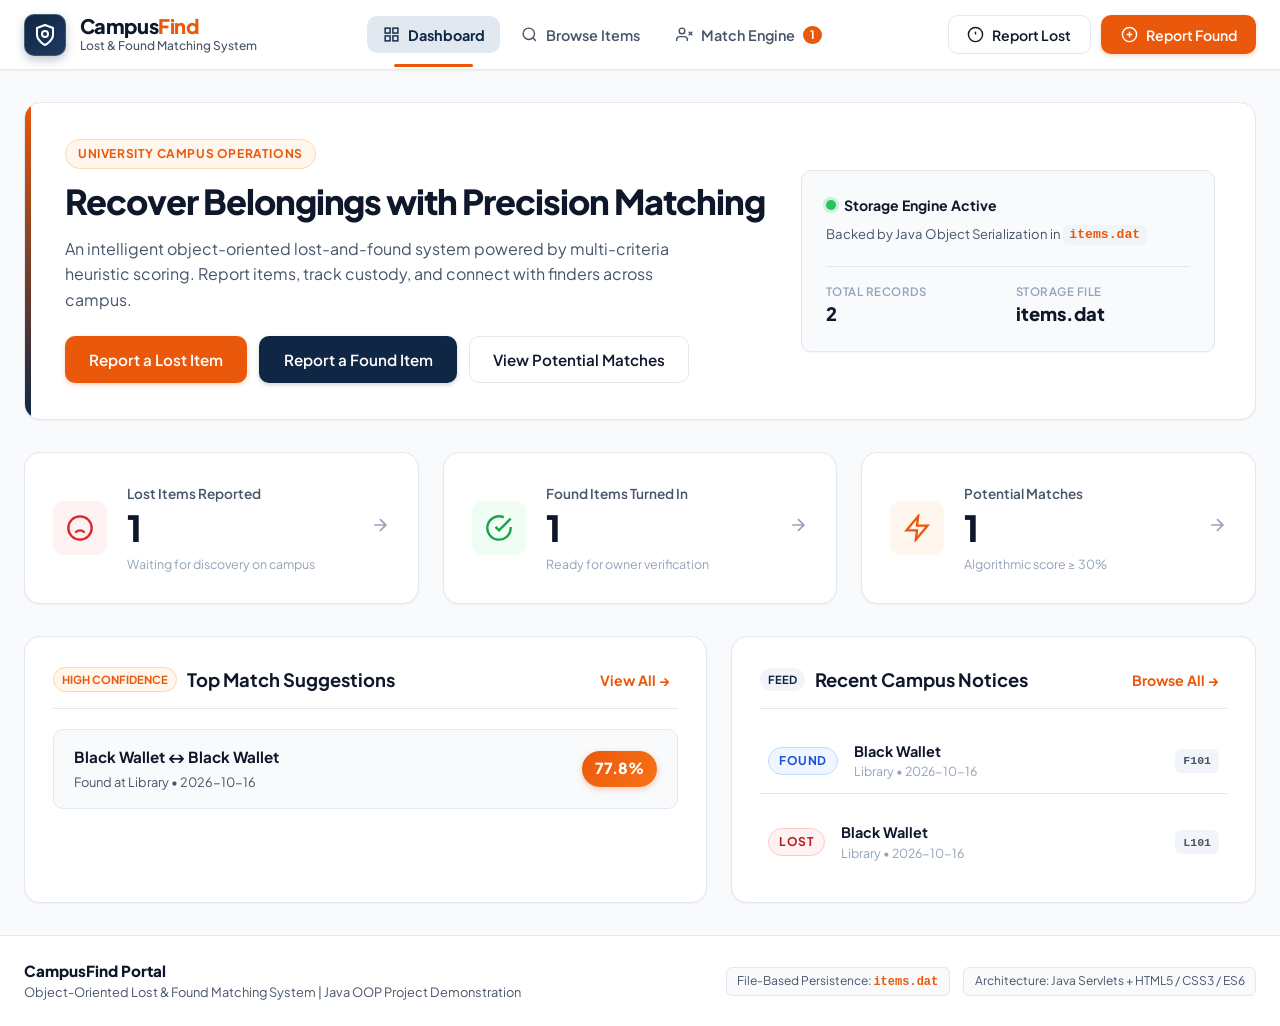
==== webapp/index.html @ c6908c11 "web interface" ====
<!DOCTYPE html>
<html lang="en">
<head>
    <meta charset="UTF-8">
    <meta name="viewport" content="width=device-width, initial-scale=1.0">
    <title>Campus Lost &amp; Found Matching Portal</title>
    <link rel="stylesheet" href="css/styles.css">
    <link rel="preconnect" href="https://fonts.googleapis.com">
    <link rel="preconnect" href="https://fonts.gstatic.com" crossorigin>
    <link href="https://fonts.googleapis.com/css2?family=Plus+Jakarta+Sans:wght@400;500;600;700;800&display=swap" rel="stylesheet">
</head>
<body>
    <!-- Top Navigation Bar -->
    <header class="app-header">
        <div class="nav-container">
            <div class="brand-group" onclick="navigateTo('dashboard')">
                <div class="brand-logo">
                    <svg viewBox="0 0 24 24" fill="none" stroke="currentColor" stroke-width="2" stroke-linecap="round" stroke-linejoin="round">
                        <path d="M12 22s8-4 8-10V5l-8-3-8 3v7c0 6 8 10 8 10z"/>
                        <circle cx="12" cy="11" r="3"/>
                    </svg>
                </div>
                <div class="brand-text">
                    <span class="brand-title">Campus<span class="accent-text">Find</span></span>
                    <span class="brand-subtitle">Lost &amp; Found Matching System</span>
                </div>
            </div>

            <nav class="nav-links">
                <button class="nav-link active" data-view="dashboard" onclick="navigateTo('dashboard')">
                    <svg viewBox="0 0 24 24" fill="none" stroke="currentColor" stroke-width="2"><rect x="3" y="3" width="7" height="7"/><rect x="14" y="3" width="7" height="7"/><rect x="14" y="14" width="7" height="7"/><rect x="3" y="14" width="7" height="7"/></svg>
                    <span>Dashboard</span>
                </button>
                <button class="nav-link" data-view="browse" onclick="navigateTo('browse')">
                    <svg viewBox="0 0 24 24" fill="none" stroke="currentColor" stroke-width="2"><circle cx="11" cy="11" r="8"/><line x1="21" y1="21" x2="16.65" y2="16.65"/></svg>
                    <span>Browse Items</span>
                </button>
                <button class="nav-link" data-view="matches" onclick="navigateTo('matches')">
                    <svg viewBox="0 0 24 24" fill="none" stroke="currentColor" stroke-width="2"><path d="M16 21v-2a4 4 0 0 0-4-4H5a4 4 0 0 0-4 4v2"/><circle cx="8.5" cy="7" r="4"/><line x1="18" y1="8" x2="23" y2="13"/><line x1="23" y1="8" x2="18" y2="13"/></svg>
                    <span>Match Engine</span>
                    <span class="nav-badge" id="nav-match-count">0</span>
                </button>
            </nav>

            <div class="nav-actions">
                <button class="btn btn-outline" onclick="navigateTo('report-lost')">
                    <svg viewBox="0 0 24 24" fill="none" stroke="currentColor" stroke-width="2"><circle cx="12" cy="12" r="10"/><line x1="12" y1="8" x2="12" y2="12"/><line x1="12" y1="16" x2="12.01" y2="16"/></svg>
                    <span>Report Lost</span>
                </button>
                <button class="btn btn-orange" onclick="navigateTo('report-found')">
                    <svg viewBox="0 0 24 24" fill="none" stroke="currentColor" stroke-width="2"><circle cx="12" cy="12" r="10"/><line x1="12" y1="8" x2="12" y2="16"/><line x1="8" y1="12" x2="16" y2="12"/></svg>
                    <span>Report Found</span>
                </button>
            </div>
        </div>
    </header>

    <!-- Main Content Area -->
    <main class="main-container">

        <!-- ============================================================== -->
        <!-- VIEW 1: DASHBOARD                                              -->
        <!-- ============================================================== -->
        <section id="dashboard-view" class="view-section active">
            <!-- Hero Welcome -->
            <div class="dashboard-hero">
                <div class="hero-content">
                    <div class="hero-badge">University Campus Operations</div>
                    <h1 class="hero-title">Recover Belongings with Precision Matching</h1>
                    <p class="hero-description">
                        An intelligent object-oriented lost-and-found system powered by multi-criteria heuristic scoring. Report items, track custody, and connect with finders across campus.
                    </p>
                    <div class="hero-cta-group">
                        <button class="btn btn-orange btn-lg" onclick="navigateTo('report-lost')">Report a Lost Item</button>
                        <button class="btn btn-navy btn-lg" onclick="navigateTo('report-found')">Report a Found Item</button>
                        <button class="btn btn-outline btn-lg" onclick="navigateTo('matches')">View Potential Matches</button>
                    </div>
                </div>
                <div class="hero-status-card">
                    <div class="status-indicator-header">
                        <span class="pulse-dot"></span>
                        <span class="status-label">Storage Engine Active</span>
                    </div>
                    <p class="storage-desc">Backed by Java Object Serialization in <code>items.dat</code></p>
                    <div class="status-meta">
                        <div class="meta-item">
                            <span class="meta-label">Total Records</span>
                            <span class="meta-value" id="status-total-count">0</span>
                        </div>
                        <div class="meta-item">
                            <span class="meta-label">Storage File</span>
                            <span class="meta-value">items.dat</span>
                        </div>
                    </div>
                </div>
            </div>

            <!-- Metric Stat Cards -->
            <div class="stats-grid">
                <!-- Lost Items Stat -->
                <div class="stat-card stat-lost" onclick="filterBrowseByType('LOST')">
                    <div class="stat-icon-wrapper">
                        <svg viewBox="0 0 24 24" fill="none" stroke="currentColor" stroke-width="2"><circle cx="12" cy="12" r="10"/><path d="M16 16s-1.5-2-4-2-4 2-4 2"/><line x1="9" y1="9" x2="9.01" y2="9"/><line x1="15" y1="9" x2="15.01" y2="9"/></svg>
                    </div>
                    <div class="stat-info">
                        <span class="stat-label">Lost Items Reported</span>
                        <div class="stat-number" id="stat-lost-count">0</div>
                        <span class="stat-subtext">Waiting for discovery on campus</span>
                    </div>
                    <div class="stat-arrow">
                        <svg viewBox="0 0 24 24" fill="none" stroke="currentColor" stroke-width="2"><path d="M5 12h14M12 5l7 7-7 7"/></svg>
                    </div>
                </div>

                <!-- Found Items Stat -->
                <div class="stat-card stat-found" onclick="filterBrowseByType('FOUND')">
                    <div class="stat-icon-wrapper">
                        <svg viewBox="0 0 24 24" fill="none" stroke="currentColor" stroke-width="2"><path d="M22 11.08V12a10 10 0 1 1-5.93-9.14"/><polyline points="22 4 12 14.01 9 11.01"/></svg>
                    </div>
                    <div class="stat-info">
                        <span class="stat-label">Found Items Turned In</span>
                        <div class="stat-number" id="stat-found-count">0</div>
                        <span class="stat-subtext">Ready for owner verification</span>
                    </div>
                    <div class="stat-arrow">
                        <svg viewBox="0 0 24 24" fill="none" stroke="currentColor" stroke-width="2"><path d="M5 12h14M12 5l7 7-7 7"/></svg>
                    </div>
                </div>

                <!-- Potential Matches Stat -->
                <div class="stat-card stat-match" onclick="navigateTo('matches')">
                    <div class="stat-icon-wrapper">
                        <svg viewBox="0 0 24 24" fill="none" stroke="currentColor" stroke-width="2"><path d="M13 2L3 14h9l-1 8 10-12h-9l1-8z"/></svg>
                    </div>
                    <div class="stat-info">
                        <span class="stat-label">Potential Matches</span>
                        <div class="stat-number" id="stat-matches-count">0</div>
                        <span class="stat-subtext">Algorithmic score &ge; 30%</span>
                    </div>
                    <div class="stat-arrow">
                        <svg viewBox="0 0 24 24" fill="none" stroke="currentColor" stroke-width="2"><path d="M5 12h14M12 5l7 7-7 7"/></svg>
                    </div>
                </div>
            </div>

            <!-- Match Spotlight & Recent Records -->
            <div class="dashboard-sections-grid">
                <!-- High-Confidence Match Highlights -->
                <div class="panel">
                    <div class="panel-header">
                        <div class="panel-title-group">
                            <span class="panel-badge-orange">High Confidence</span>
                            <h2 class="panel-title">Top Match Suggestions</h2>
                        </div>
                        <button class="btn-link" onclick="navigateTo('matches')">View All &rarr;</button>
                    </div>
                    <div id="top-matches-container" class="top-matches-list">
                        <!-- Rendered dynamically -->
                    </div>
                </div>

                <!-- Recent Submissions -->
                <div class="panel">
                    <div class="panel-header">
                        <div class="panel-title-group">
                            <span class="panel-badge-navy">Feed</span>
                            <h2 class="panel-title">Recent Campus Notices</h2>
                        </div>
                        <button class="btn-link" onclick="navigateTo('browse')">Browse All &rarr;</button>
                    </div>
                    <div id="recent-items-container" class="recent-items-list">
                        <!-- Rendered dynamically -->
                    </div>
                </div>
            </div>
        </section>

        <!-- ============================================================== -->
        <!-- VIEW 2: BROWSE & SEARCH ITEMS                                  -->
        <!-- ============================================================== -->
        <section id="browse-view" class="view-section">
            <div class="section-header">
                <div>
                    <h1 class="section-title">Campus Item Directory</h1>
                    <p class="section-subtitle">Search and filter reported items by keywords, category, or campus location.</p>
                </div>
                <div class="section-header-actions">
                    <button class="btn btn-outline" onclick="resetSearchFilters()">Reset Filters</button>
                </div>
            </div>

            <!-- Search & Filter Bar -->
            <div class="filter-toolbar">
                <div class="search-box">
                    <svg viewBox="0 0 24 24" fill="none" stroke="currentColor" stroke-width="2"><circle cx="11" cy="11" r="8"/><line x1="21" y1="21" x2="16.65" y2="16.65"/></svg>
                    <input type="text" id="search-input" placeholder="Search by item name (e.g., Wallet, MacBook, Keys)..." oninput="handleSearchChange()">
                    <button id="search-clear-btn" class="clear-input-btn" onclick="clearSearchInput()" style="display:none;">&times;</button>
                </div>

                <div class="filter-dropdowns">
                    <div class="select-group">
                        <label for="category-filter">Category</label>
                        <select id="category-filter" onchange="handleSearchChange()">
                            <option value="">All Categories</option>
                            <option value="Accessories">Accessories</option>
                            <option value="Electronics">Electronics</option>
                            <option value="Wallets & Bags">Wallets &amp; Bags</option>
                            <option value="Documents & IDs">Documents &amp; IDs</option>
                            <option value="Keys">Keys</option>
                            <option value="Books & Stationery">Books &amp; Stationery</option>
                            <option value="Clothing">Clothing</option>
                            <option value="Sports Equipment">Sports Equipment</option>
                            <option value="Other">Other</option>
                        </select>
                    </div>

                    <div class="select-group">
                        <label for="location-filter">Campus Location</label>
                        <select id="location-filter" onchange="handleSearchChange()">
                            <option value="">All Locations</option>
                            <option value="Library">Central Library</option>
                            <option value="Cafeteria">Cafeteria / Food Court</option>
                            <option value="Science Block">Science Block / Labs</option>
                            <option value="Sports Complex">Sports Complex / Gym</option>
                            <option value="Student Union">Student Union / Lounge</option>
                            <option value="Lecture Hall">Lecture Halls</option>
                            <option value="Auditorium">Auditorium</option>
                            <option value="Main Quad">Campus Quad / Grounds</option>
                        </select>
                    </div>

                    <div class="type-filter-group">
                        <label>Item Type</label>
                        <div class="pill-tabs">
                            <button class="pill-tab active" data-type="" onclick="setTypeFilter('')">All</button>
                            <button class="pill-tab" data-type="LOST" onclick="setTypeFilter('LOST')">Lost</button>
                            <button class="pill-tab" data-type="FOUND" onclick="setTypeFilter('FOUND')">Found</button>
                        </div>
                    </div>
                </div>
            </div>

            <!-- Results Meta & Grid -->
            <div class="results-meta-bar">
                <span id="results-count-text">Showing 0 items</span>
                <span class="results-filter-badges" id="active-filters-badges"></span>
            </div>

            <div id="items-grid" class="items-grid">
                <!-- Item Cards dynamically inserted here -->
            </div>
            <div id="no-items-placeholder" class="empty-state" style="display: none;">
                <svg viewBox="0 0 24 24" fill="none" stroke="currentColor" stroke-width="2"><circle cx="11" cy="11" r="8"/><line x1="21" y1="21" x2="16.65" y2="16.65"/><line x1="8" y1="11" x2="14" y2="11"/></svg>
                <h3>No items matched your query</h3>
                <p>Try clearing filters or search with another keyword.</p>
                <button class="btn btn-navy" onclick="resetSearchFilters()">Reset All Filters</button>
            </div>
        </section>

        <!-- ============================================================== -->
        <!-- VIEW 3: REPORT LOST ITEM FORM                                  -->
        <!-- ============================================================== -->
        <section id="report-lost-view" class="view-section">
            <div class="form-container">
                <div class="form-header">
                    <div class="form-badge badge-lost">Lost Item Notice</div>
                    <h1 class="form-title">Report a Lost Item</h1>
                    <p class="form-subtitle">Provide detailed information to help our algorithmic matcher pair this with found items.</p>
                </div>

                <form id="lost-form" onsubmit="handleReportLost(event)" class="campus-form">
                    <div class="form-grid">
                        <div class="form-field full-width">
                            <label for="lost-name">Item Name <span class="required">*</span></label>
                            <input type="text" id="lost-name" required placeholder="e.g., Black Leather Wallet, Space Grey MacBook, Blue HydroFlask">
                            <span class="field-hint">Use a descriptive title for accurate keyword matching.</span>
                        </div>

                        <div class="form-field">
                            <label for="lost-category">Category <span class="required">*</span></label>
                            <select id="lost-category" required>
                                <option value="" disabled selected>Select category...</option>
                                <option value="Accessories">Accessories</option>
                                <option value="Electronics">Electronics</option>
                                <option value="Wallets & Bags">Wallets &amp; Bags</option>
                                <option value="Documents & IDs">Documents &amp; IDs</option>
                                <option value="Keys">Keys</option>
                                <option value="Books & Stationery">Books &amp; Stationery</option>
                                <option value="Clothing">Clothing</option>
                                <option value="Sports Equipment">Sports Equipment</option>
                                <option value="Other">Other</option>
                            </select>
                        </div>

                        <div class="form-field">
                            <label for="lost-location">Location Last Seen <span class="required">*</span></label>
                            <input type="text" id="lost-location" required placeholder="e.g., Library, Reading Desk 4, Cafeteria">
                        </div>

                        <div class="form-field">
                            <label for="lost-date">Date Lost <span class="required">*</span></label>
                            <input type="date" id="lost-date" required>
                        </div>

                        <div class="form-field">
                            <label for="lost-reporter">Your Full Name <span class="required">*</span></label>
                            <input type="text" id="lost-reporter" required placeholder="e.g., Jane Doe / Student A">
                        </div>

                        <div class="form-field full-width">
                            <label for="lost-contact">Your Contact Email or Phone <span class="required">*</span></label>
                            <input type="text" id="lost-contact" required placeholder="e.g., janedoe@campus.edu or +1 555-0199">
                            <span class="field-hint">This will be shared only when a high-confidence match is verified.</span>
                        </div>

                        <div class="form-field full-width">
                            <label for="lost-description">Item Description &amp; Distinctive Features <span class="required">*</span></label>
                            <textarea id="lost-description" rows="4" required placeholder="Include brand, color, stickers, scratches, cards inside, or any unique distinguishing characteristics for Jaccard similarity scoring..."></textarea>
                        </div>
                    </div>

                    <div class="form-actions">
                        <button type="button" class="btn btn-outline" onclick="resetForm('lost-form')">Clear Form</button>
                        <button type="submit" class="btn btn-orange btn-lg">
                            <svg viewBox="0 0 24 24" fill="none" stroke="currentColor" stroke-width="2"><polyline points="20 6 9 17 4 12"/></svg>
                            <span>Submit Lost Item Report</span>
                        </button>
                    </div>
                </form>
            </div>
        </section>

        <!-- ============================================================== -->
        <!-- VIEW 4: REPORT FOUND ITEM FORM                                 -->
        <!-- ============================================================== -->
        <section id="report-found-view" class="view-section">
            <div class="form-container">
                <div class="form-header">
                    <div class="form-badge badge-found">Found Item Custody</div>
                    <h1 class="form-title">Report a Found Item</h1>
                    <p class="form-subtitle">Thank you for helping our campus community! Log the item so the rightful owner can be notified.</p>
                </div>

                <form id="found-form" onsubmit="handleReportFound(event)" class="campus-form">
                    <div class="form-grid">
                        <div class="form-field full-width">
                            <label for="found-name">Item Name <span class="required">*</span></label>
                            <input type="text" id="found-name" required placeholder="e.g., Black Leather Wallet, AirPods Charging Case, Spiral Notebook">
                            <span class="field-hint">Describe what the item is as accurately as possible.</span>
                        </div>

                        <div class="form-field">
                            <label for="found-category">Category <span class="required">*</span></label>
                            <select id="found-category" required>
                                <option value="" disabled selected>Select category...</option>
                                <option value="Accessories">Accessories</option>
                                <option value="Electronics">Electronics</option>
                                <option value="Wallets & Bags">Wallets &amp; Bags</option>
                                <option value="Documents & IDs">Documents &amp; IDs</option>
                                <option value="Keys">Keys</option>
                                <option value="Books & Stationery">Books &amp; Stationery</option>
                                <option value="Clothing">Clothing</option>
                                <option value="Sports Equipment">Sports Equipment</option>
                                <option value="Other">Other</option>
                            </select>
                        </div>

                        <div class="form-field">
                            <label for="found-location">Location Where Found <span class="required">*</span></label>
                            <input type="text" id="found-location" required placeholder="e.g., Library 2nd Floor, Science Quad bench, Cafeteria">
                        </div>

                        <div class="form-field">
                            <label for="found-date">Date Found <span class="required">*</span></label>
                            <input type="date" id="found-date" required>
                        </div>

                        <div class="form-field">
                            <label for="found-reporter">Found By (Your Name) <span class="required">*</span></label>
                            <input type="text" id="found-reporter" required placeholder="e.g., Student B / Campus Security">
                        </div>

                        <div class="form-field full-width">
                            <label for="found-contact">Founder Contact Details / Pickup Location <span class="required">*</span></label>
                            <input type="text" id="found-contact" required placeholder="e.g., studentB@example.com or Campus Security Office Desk 3">
                            <span class="field-hint">This contact info is directly provided to matched lost-item owners.</span>
                        </div>

                        <div class="form-field full-width">
                            <label for="found-description">Item Description &amp; Condition Details <span class="required">*</span></label>
                            <textarea id="found-description" rows="4" required placeholder="Describe appearance, color, brand, condition, and where the item is currently kept for safe pickup..."></textarea>
                        </div>
                    </div>

                    <div class="form-actions">
                        <button type="button" class="btn btn-outline" onclick="resetForm('found-form')">Clear Form</button>
                        <button type="submit" class="btn btn-navy btn-lg">
                            <svg viewBox="0 0 24 24" fill="none" stroke="currentColor" stroke-width="2"><polyline points="20 6 9 17 4 12"/></svg>
                            <span>Submit Found Item Report</span>
                        </button>
                    </div>
                </form>
            </div>
        </section>

        <!-- ============================================================== -->
        <!-- VIEW 5: MATCH ENGINE                                           -->
        <!-- ============================================================== -->
        <section id="matches-view" class="view-section">
            <div class="section-header">
                <div>
                    <div class="engine-badge">
                        <svg viewBox="0 0 24 24" fill="none" stroke="currentColor" stroke-width="2"><polygon points="13 2 3 14 12 14 11 22 21 10 12 10 13 2"/></svg>
                        <span>Algorithmic Matching Engine</span>
                    </div>
                    <h1 class="section-title">Potential Lost &amp; Found Matches</h1>
                    <p class="section-subtitle">
                        Automated pairing calculated via Name Similarity (20%), Category Match (20%), Location Match (20%), Jaccard Word Similarity (25%), and Date Proximity (15%). Minimum threshold: 30%.
                    </p>
                </div>
                <div class="section-header-actions">
                    <button class="btn btn-outline" onclick="loadMatches()">
                        <svg viewBox="0 0 24 24" fill="none" stroke="currentColor" stroke-width="2"><polyline points="23 4 23 10 17 10"/><polyline points="1 20 1 14 7 14"/><path d="M3.51 9a9 9 0 0 1 14.85-3.36L23 10M1 14l4.64 4.36A9 9 0 0 0 20.49 15"/></svg>
                        <span>Re-run Match Engine</span>
                    </button>
                </div>
            </div>

            <!-- Match Filter Selector -->
            <div class="match-filter-panel">
                <div class="match-filter-field">
                    <label for="match-lost-selector">Focus on Specific Lost Item:</label>
                    <select id="match-lost-selector" onchange="filterMatchesByLostItem()">
                        <option value="ALL">All Lost Items with Matches</option>
                        <!-- Populated dynamically -->
                    </select>
                </div>
                <div class="match-summary-stats">
                    <span id="match-summary-label">Showing 0 matching pairs</span>
                </div>
            </div>

            <!-- Matches List Container -->
            <div id="matches-container" class="matches-list">
                <!-- Match cards dynamically rendered here -->
            </div>

            <div id="no-matches-placeholder" class="empty-state" style="display: none;">
                <svg viewBox="0 0 24 24" fill="none" stroke="currentColor" stroke-width="2"><path d="M16 21v-2a4 4 0 0 0-4-4H5a4 4 0 0 0-4 4v2"/><circle cx="8.5" cy="7" r="4"/><line x1="18" y1="8" x2="23" y2="13"/><line x1="23" y1="8" x2="18" y2="13"/></svg>
                <h3>No Matches Currently Found</h3>
                <p>No pairs currently score &ge; 30% similarity. As new lost or found items are logged, the matcher will automatically evaluate compatibility.</p>
                <div class="empty-state-actions">
                    <button class="btn btn-orange" onclick="navigateTo('report-lost')">Report Lost Item</button>
                    <button class="btn btn-navy" onclick="navigateTo('report-found')">Report Found Item</button>
                </div>
            </div>
        </section>
    </main>

    <!-- Modal for Detailed Item Inspection -->
    <div id="item-modal" class="modal-overlay" onclick="closeItemModal(event)">
        <div class="modal-dialog" onclick="event.stopPropagation()">
            <div class="modal-header">
                <div id="modal-type-badge" class="badge"></div>
                <button class="modal-close-btn" onclick="closeItemModal()">&times;</button>
            </div>
            <div class="modal-body">
                <h2 id="modal-item-name" class="modal-title"></h2>
                <div class="modal-meta-grid">
                    <div class="modal-meta-item">
                        <span class="modal-meta-label">ID</span>
                        <span id="modal-item-id" class="modal-meta-value"></span>
                    </div>
                    <div class="modal-meta-item">
                        <span class="modal-meta-label">Category</span>
                        <span id="modal-item-category" class="modal-meta-value"></span>
                    </div>
                    <div class="modal-meta-item">
                        <span class="modal-meta-label">Campus Location</span>
                        <span id="modal-item-location" class="modal-meta-value"></span>
                    </div>
                    <div class="modal-meta-item">
                        <span class="modal-meta-label">Date Recorded</span>
                        <span id="modal-item-date" class="modal-meta-value"></span>
                    </div>
                </div>

                <div class="modal-section">
                    <h3 class="modal-section-title">Item Description</h3>
                    <p id="modal-item-description" class="modal-description-text"></p>
                </div>

                <div class="modal-section contact-highlight">
                    <h3 class="modal-section-title">Reporter &amp; Contact Details</h3>
                    <div class="modal-contact-row">
                        <div>
                            <span class="contact-sublabel">Reported by:</span>
                            <span id="modal-item-reporter" class="contact-name"></span>
                        </div>
                        <div>
                            <span class="contact-sublabel">Contact:</span>
                            <span id="modal-item-contact" class="contact-detail"></span>
                        </div>
                    </div>
                </div>
            </div>
            <div class="modal-footer">
                <button class="btn btn-navy" onclick="closeItemModal()">Close</button>
            </div>
        </div>
    </div>

    <!-- Toast Notification Container -->
    <div id="toast-container" class="toast-container"></div>

    <!-- Footer -->
    <footer class="app-footer">
        <div class="footer-container">
            <div class="footer-left">
                <div class="footer-brand">CampusFind Portal</div>
                <div class="footer-desc">Object-Oriented Lost &amp; Found Matching System | Java OOP Project Demonstration</div>
            </div>
            <div class="footer-right">
                <span class="footer-tag">File-Based Persistence: <code>items.dat</code></span>
                <span class="footer-tag">Architecture: Java Servlets + HTML5 / CSS3 / ES6</span>
            </div>
        </div>
    </footer>

    <!-- Frontend Script -->
    <script src="js/app.js"></script>
</body>
</html>
---- webapp/css/styles.css ----
/* ==========================================================================
   Campus Lost & Found Matching System - Clean Modern Collegiate Design
   Palette: Crisp White (#ffffff), Deep Navy (#0f172a), Collegiate Navy (#0f2744),
            Restrained Orange Accents (#ea580c / #f97316)
   ========================================================================== */

:root {
    /* Colors */
    --bg-white: #ffffff;
    --bg-surface: #f8fafc;
    --bg-subtle: #f1f5f9;
    --bg-card: #ffffff;
    
    --navy-dark: #0f172a;       /* Dark navy text & prominent elements */
    --navy-text: #1e293b;
    --navy-secondary: #475569;  /* Muted navy body text */
    --navy-muted: #94a3b8;
    --navy-primary: #0f2744;    /* Collegiate navy */
    --navy-hover: #173860;
    --navy-subtle: #e2e8f0;

    --orange-primary: #ea580c;  /* Campus orange accent */
    --orange-hover: #c2410c;
    --orange-light: #fff7ed;
    --orange-border: #fed7aa;
    --orange-subtle: #ffedd5;

    --green-success: #15803d;
    --green-light: #f0fdf4;
    --green-border: #bbf7d0;

    --border-light: #e2e8f0;
    --border-focus: #ea580c;

    /* Shadows */
    --shadow-sm: 0 1px 2px 0 rgba(15, 23, 42, 0.05);
    --shadow-md: 0 4px 6px -1px rgba(15, 23, 42, 0.07), 0 2px 4px -2px rgba(15, 23, 42, 0.04);
    --shadow-lg: 0 10px 15px -3px rgba(15, 23, 42, 0.08), 0 4px 6px -4px rgba(15, 23, 42, 0.04);
    --shadow-hover: 0 14px 20px -3px rgba(15, 23, 42, 0.12), 0 6px 8px -4px rgba(15, 23, 42, 0.06);

    /* Radii */
    --radius-sm: 6px;
    --radius-md: 10px;
    --radius-lg: 16px;
    --radius-full: 9999px;

    /* Transitions */
    --transition-fast: 150ms ease;
    --transition-normal: 250ms ease;
}

/* Base Reset & Typography */
* {
    margin: 0;
    padding: 0;
    box-sizing: border-box;
}

body {
    font-family: 'Plus Jakarta Sans', -apple-system, BlinkMacSystemFont, "Segoe UI", Roboto, Helvetica, Arial, sans-serif;
    background-color: var(--bg-surface);
    color: var(--navy-dark);
    line-height: 1.5;
    -webkit-font-smoothing: antialiased;
    min-height: 100vh;
    display: flex;
    flex-direction: column;
}

/* ==========================================================================
   Navigation Bar
   ========================================================================== */
.app-header {
    background-color: var(--bg-white);
    border-bottom: 1px solid var(--border-light);
    position: sticky;
    top: 0;
    z-index: 100;
    box-shadow: var(--shadow-sm);
}

.nav-container {
    max-width: 1280px;
    margin: 0 auto;
    padding: 0.85rem 1.5rem;
    display: flex;
    align-items: center;
    justify-content: space-between;
    gap: 1.5rem;
}

.brand-group {
    display: flex;
    align-items: center;
    gap: 0.85rem;
    cursor: pointer;
    text-decoration: none;
    user-select: none;
}

.brand-logo {
    width: 42px;
    height: 42px;
    background: linear-gradient(135deg, var(--navy-primary) 0%, #1e3a5f 100%);
    color: var(--bg-white);
    border-radius: var(--radius-md);
    display: flex;
    align-items: center;
    justify-content: center;
    box-shadow: 0 4px 10px rgba(15, 39, 68, 0.25);
    border: 1px solid rgba(255, 255, 255, 0.2);
}

.brand-logo svg {
    width: 24px;
    height: 24px;
}

.brand-text {
    display: flex;
    flex-direction: column;
}

.brand-title {
    font-size: 1.25rem;
    font-weight: 800;
    letter-spacing: -0.02em;
    color: var(--navy-dark);
    line-height: 1.1;
}

.accent-text {
    color: var(--orange-primary);
}

.brand-subtitle {
    font-size: 0.75rem;
    color: var(--navy-secondary);
    font-weight: 500;
}

.nav-links {
    display: flex;
    align-items: center;
    gap: 0.35rem;
}

.nav-link {
    display: flex;
    align-items: center;
    gap: 0.5rem;
    padding: 0.6rem 0.95rem;
    border-radius: var(--radius-md);
    background: transparent;
    border: none;
    font-family: inherit;
    font-size: 0.9rem;
    font-weight: 600;
    color: var(--navy-secondary);
    cursor: pointer;
    transition: all var(--transition-fast);
    position: relative;
}

.nav-link svg {
    width: 17px;
    height: 17px;
}

.nav-link:hover {
    color: var(--navy-dark);
    background-color: var(--bg-subtle);
}

.nav-link.active {
    color: var(--navy-primary);
    background-color: var(--navy-subtle);
    font-weight: 700;
}

.nav-link.active::after {
    content: '';
    position: absolute;
    bottom: -14px;
    left: 20%;
    right: 20%;
    height: 3px;
    background-color: var(--orange-primary);
    border-radius: var(--radius-full);
}

.nav-badge {
    background-color: var(--orange-primary);
    color: white;
    font-size: 0.72rem;
    font-weight: 700;
    padding: 0.1rem 0.45rem;
    border-radius: var(--radius-full);
    min-width: 18px;
    text-align: center;
}

.nav-actions {
    display: flex;
    align-items: center;
    gap: 0.65rem;
}

/* ==========================================================================
   Buttons & Badges
   ========================================================================== */
.btn {
    display: inline-flex;
    align-items: center;
    justify-content: center;
    gap: 0.5rem;
    padding: 0.6rem 1.15rem;
    border-radius: var(--radius-md);
    font-family: inherit;
    font-size: 0.88rem;
    font-weight: 600;
    cursor: pointer;
    transition: all var(--transition-fast);
    border: 1px solid transparent;
    text-decoration: none;
}

.btn svg {
    width: 17px;
    height: 17px;
}

.btn-orange {
    background-color: var(--orange-primary);
    color: var(--bg-white);
    box-shadow: 0 2px 4px rgba(234, 88, 12, 0.25);
}

.btn-orange:hover {
    background-color: var(--orange-hover);
    box-shadow: 0 4px 8px rgba(234, 88, 12, 0.35);
    transform: translateY(-1px);
}

.btn-navy {
    background-color: var(--navy-primary);
    color: var(--bg-white);
    box-shadow: 0 2px 4px rgba(15, 39, 68, 0.2);
}

.btn-navy:hover {
    background-color: var(--navy-hover);
    box-shadow: 0 4px 8px rgba(15, 39, 68, 0.3);
    transform: translateY(-1px);
}

.btn-outline {
    background-color: var(--bg-white);
    color: var(--navy-dark);
    border: 1px solid var(--border-light);
}

.btn-outline:hover {
    background-color: var(--bg-subtle);
    border-color: var(--navy-muted);
}

.btn-link {
    background: transparent;
    border: none;
    color: var(--orange-primary);
    font-family: inherit;
    font-size: 0.88rem;
    font-weight: 700;
    cursor: pointer;
    padding: 0.35rem 0.5rem;
    transition: color var(--transition-fast);
}

.btn-link:hover {
    color: var(--orange-hover);
    text-decoration: underline;
}

.btn-lg {
    padding: 0.8rem 1.45rem;
    font-size: 0.95rem;
}

.badge {
    display: inline-flex;
    align-items: center;
    gap: 0.35rem;
    padding: 0.25rem 0.65rem;
    border-radius: var(--radius-full);
    font-size: 0.75rem;
    font-weight: 700;
    text-transform: uppercase;
    letter-spacing: 0.04em;
}

.badge-lost {
    background-color: #fef2f2;
    color: #b91c1c;
    border: 1px solid #fecaca;
}

.badge-found {
    background-color: #eff6ff;
    color: #1d4ed8;
    border: 1px solid #bfdbfe;
}

.badge-match-high {
    background-color: var(--orange-light);
    color: var(--orange-primary);
    border: 1px solid var(--orange-border);
}

/* ==========================================================================
   Main Content Layout
   ========================================================================== */
.main-container {
    max-width: 1280px;
    margin: 0 auto;
    padding: 2rem 1.5rem;
    flex: 1;
    width: 100%;
}

.view-section {
    display: none;
    animation: fadeIn 200ms ease;
}

.view-section.active {
    display: block;
}

@keyframes fadeIn {
    from { opacity: 0; transform: translateY(6px); }
    to { opacity: 1; transform: translateY(0); }
}

/* ==========================================================================
   Dashboard View
   ========================================================================== */
.dashboard-hero {
    background-color: var(--bg-white);
    border: 1px solid var(--border-light);
    border-radius: var(--radius-lg);
    padding: 2.25rem 2.5rem;
    display: grid;
    grid-template-columns: 1.7fr 1fr;
    gap: 2rem;
    align-items: center;
    box-shadow: var(--shadow-sm);
    margin-bottom: 2rem;
    position: relative;
    overflow: hidden;
}

.dashboard-hero::before {
    content: '';
    position: absolute;
    top: 0;
    left: 0;
    width: 6px;
    height: 100%;
    background: linear-gradient(180deg, var(--orange-primary) 0%, var(--navy-primary) 100%);
}

.hero-badge {
    display: inline-block;
    background-color: var(--orange-light);
    color: var(--orange-primary);
    border: 1px solid var(--orange-border);
    font-size: 0.75rem;
    font-weight: 700;
    text-transform: uppercase;
    letter-spacing: 0.05em;
    padding: 0.3rem 0.75rem;
    border-radius: var(--radius-full);
    margin-bottom: 0.75rem;
}

.hero-title {
    font-size: 2.15rem;
    font-weight: 800;
    letter-spacing: -0.03em;
    color: var(--navy-dark);
    line-height: 1.2;
    margin-bottom: 0.85rem;
}

.hero-description {
    font-size: 1rem;
    color: var(--navy-secondary);
    line-height: 1.6;
    margin-bottom: 1.5rem;
    max-width: 620px;
}

.hero-cta-group {
    display: flex;
    flex-wrap: wrap;
    gap: 0.75rem;
}

.hero-status-card {
    background-color: var(--bg-surface);
    border: 1px solid var(--border-light);
    border-radius: var(--radius-md);
    padding: 1.5rem;
    box-shadow: var(--shadow-sm);
}

.status-indicator-header {
    display: flex;
    align-items: center;
    gap: 0.5rem;
    margin-bottom: 0.5rem;
}

.pulse-dot {
    width: 10px;
    height: 10px;
    background-color: #22c55e;
    border-radius: var(--radius-full);
    box-shadow: 0 0 0 3px rgba(34, 197, 94, 0.2);
    animation: pulse 2s infinite;
}

@keyframes pulse {
    0% { box-shadow: 0 0 0 0 rgba(34, 197, 94, 0.4); }
    70% { box-shadow: 0 0 0 8px rgba(34, 197, 94, 0); }
    100% { box-shadow: 0 0 0 0 rgba(34, 197, 94, 0); }
}

.status-label {
    font-weight: 700;
    font-size: 0.88rem;
    color: var(--navy-dark);
}

.storage-desc {
    font-size: 0.82rem;
    color: var(--navy-secondary);
    margin-bottom: 1.25rem;
}

.storage-desc code {
    background-color: var(--bg-subtle);
    padding: 0.15rem 0.4rem;
    border-radius: var(--radius-sm);
    font-weight: 600;
    color: var(--orange-primary);
}

.status-meta {
    display: grid;
    grid-template-columns: 1fr 1fr;
    gap: 1rem;
    border-top: 1px solid var(--border-light);
    padding-top: 1rem;
}

.meta-item {
    display: flex;
    flex-direction: column;
}

.meta-label {
    font-size: 0.72rem;
    color: var(--navy-muted);
    font-weight: 600;
    text-transform: uppercase;
    letter-spacing: 0.04em;
}

.meta-value {
    font-size: 1.15rem;
    font-weight: 800;
    color: var(--navy-dark);
}

/* Stats Grid */
.stats-grid {
    display: grid;
    grid-template-columns: repeat(3, 1fr);
    gap: 1.5rem;
    margin-bottom: 2rem;
}

.stat-card {
    background-color: var(--bg-white);
    border: 1px solid var(--border-light);
    border-radius: var(--radius-lg);
    padding: 1.75rem;
    display: flex;
    align-items: center;
    gap: 1.25rem;
    cursor: pointer;
    box-shadow: var(--shadow-sm);
    transition: all var(--transition-normal);
    position: relative;
    overflow: hidden;
}

.stat-card:hover {
    box-shadow: var(--shadow-hover);
    transform: translateY(-2px);
    border-color: var(--navy-muted);
}

.stat-icon-wrapper {
    width: 54px;
    height: 54px;
    border-radius: var(--radius-md);
    display: flex;
    align-items: center;
    justify-content: center;
    flex-shrink: 0;
}

.stat-icon-wrapper svg {
    width: 28px;
    height: 28px;
}

.stat-lost .stat-icon-wrapper {
    background-color: #fef2f2;
    color: #dc2626;
}

.stat-found .stat-icon-wrapper {
    background-color: #f0fdf4;
    color: #16a34a;
}

.stat-match .stat-icon-wrapper {
    background-color: var(--orange-light);
    color: var(--orange-primary);
}

.stat-info {
    flex: 1;
}

.stat-label {
    font-size: 0.85rem;
    color: var(--navy-secondary);
    font-weight: 600;
}

.stat-number {
    font-size: 2.25rem;
    font-weight: 800;
    color: var(--navy-dark);
    line-height: 1.1;
    margin: 0.2rem 0;
    letter-spacing: -0.02em;
}

.stat-subtext {
    font-size: 0.78rem;
    color: var(--navy-muted);
}

.stat-arrow {
    color: var(--navy-muted);
    transition: transform var(--transition-fast);
}

.stat-arrow svg {
    width: 20px;
    height: 20px;
}

.stat-card:hover .stat-arrow {
    transform: translateX(4px);
    color: var(--orange-primary);
}

/* Dashboard Sections Grid */
.dashboard-sections-grid {
    display: grid;
    grid-template-columns: 1.3fr 1fr;
    gap: 1.5rem;
}

.panel {
    background-color: var(--bg-white);
    border: 1px solid var(--border-light);
    border-radius: var(--radius-lg);
    padding: 1.75rem;
    box-shadow: var(--shadow-sm);
}

.panel-header {
    display: flex;
    align-items: center;
    justify-content: space-between;
    margin-bottom: 1.25rem;
    padding-bottom: 0.85rem;
    border-bottom: 1px solid var(--border-light);
}

.panel-title-group {
    display: flex;
    align-items: center;
    gap: 0.65rem;
}

.panel-title {
    font-size: 1.15rem;
    font-weight: 700;
    color: var(--navy-dark);
}

.panel-badge-orange {
    font-size: 0.7rem;
    font-weight: 700;
    text-transform: uppercase;
    background-color: var(--orange-light);
    color: var(--orange-primary);
    padding: 0.2rem 0.5rem;
    border-radius: var(--radius-full);
    border: 1px solid var(--orange-border);
}

.panel-badge-navy {
    font-size: 0.7rem;
    font-weight: 700;
    text-transform: uppercase;
    background-color: var(--bg-subtle);
    color: var(--navy-primary);
    padding: 0.2rem 0.5rem;
    border-radius: var(--radius-full);
}

.top-matches-list, .recent-items-list {
    display: flex;
    flex-direction: column;
    gap: 1rem;
}

.match-mini-card {
    background-color: var(--bg-surface);
    border: 1px solid var(--border-light);
    border-radius: var(--radius-md);
    padding: 1rem 1.25rem;
    display: flex;
    align-items: center;
    justify-content: space-between;
    gap: 1rem;
    transition: all var(--transition-fast);
    cursor: pointer;
}

.match-mini-card:hover {
    border-color: var(--orange-border);
    background-color: #ffffff;
    box-shadow: var(--shadow-md);
}

.match-mini-info {
    display: flex;
    flex-direction: column;
    gap: 0.25rem;
}

.match-mini-title {
    font-size: 0.95rem;
    font-weight: 700;
    color: var(--navy-dark);
}

.match-mini-details {
    font-size: 0.8rem;
    color: var(--navy-secondary);
}

.match-score-pill {
    background: linear-gradient(135deg, var(--orange-primary) 0%, #f97316 100%);
    color: white;
    font-weight: 800;
    font-size: 0.95rem;
    padding: 0.4rem 0.8rem;
    border-radius: var(--radius-full);
    box-shadow: 0 2px 6px rgba(234, 88, 12, 0.3);
    white-space: nowrap;
}

.recent-mini-card {
    display: flex;
    align-items: center;
    gap: 1rem;
    padding: 0.75rem 0.5rem;
    border-bottom: 1px solid var(--border-light);
}

.recent-mini-card:last-child {
    border-bottom: none;
}

.recent-mini-details {
    flex: 1;
}

.recent-mini-name {
    font-size: 0.9rem;
    font-weight: 700;
    color: var(--navy-dark);
}

.recent-mini-meta {
    font-size: 0.78rem;
    color: var(--navy-muted);
}

/* ==========================================================================
   Browse & Filter Section
   ========================================================================== */
.section-header {
    display: flex;
    align-items: center;
    justify-content: space-between;
    margin-bottom: 1.5rem;
}

.section-title {
    font-size: 1.85rem;
    font-weight: 800;
    color: var(--navy-dark);
    letter-spacing: -0.02em;
}

.section-subtitle {
    font-size: 0.95rem;
    color: var(--navy-secondary);
}

.filter-toolbar {
    background-color: var(--bg-white);
    border: 1px solid var(--border-light);
    border-radius: var(--radius-lg);
    padding: 1.25rem 1.5rem;
    margin-bottom: 1.5rem;
    box-shadow: var(--shadow-sm);
    display: flex;
    flex-direction: column;
    gap: 1.25rem;
}

.search-box {
    position: relative;
    display: flex;
    align-items: center;
    width: 100%;
}

.search-box svg {
    position: absolute;
    left: 1rem;
    width: 20px;
    height: 20px;
    color: var(--navy-muted);
    pointer-events: none;
}

.search-box input {
    width: 100%;
    padding: 0.85rem 2.85rem 0.85rem 2.85rem;
    border: 1.5px solid var(--border-light);
    border-radius: var(--radius-md);
    font-family: inherit;
    font-size: 0.95rem;
    color: var(--navy-dark);
    background-color: var(--bg-surface);
    transition: all var(--transition-fast);
}

.search-box input:focus {
    outline: none;
    border-color: var(--orange-primary);
    background-color: var(--bg-white);
    box-shadow: 0 0 0 3px rgba(234, 88, 12, 0.15);
}

.clear-input-btn {
    position: absolute;
    right: 1rem;
    background: none;
    border: none;
    font-size: 1.4rem;
    color: var(--navy-muted);
    cursor: pointer;
    line-height: 1;
}

.clear-input-btn:hover {
    color: var(--navy-dark);
}

.filter-dropdowns {
    display: flex;
    flex-wrap: wrap;
    align-items: flex-end;
    gap: 1.25rem;
}

.select-group {
    display: flex;
    flex-direction: column;
    gap: 0.35rem;
    flex: 1;
    min-width: 190px;
}

.select-group label, .type-filter-group label {
    font-size: 0.78rem;
    font-weight: 700;
    color: var(--navy-secondary);
    text-transform: uppercase;
    letter-spacing: 0.03em;
}

.select-group select {
    padding: 0.65rem 0.9rem;
    border: 1px solid var(--border-light);
    border-radius: var(--radius-md);
    background-color: var(--bg-surface);
    font-family: inherit;
    font-size: 0.9rem;
    color: var(--navy-dark);
    cursor: pointer;
    transition: all var(--transition-fast);
}

.select-group select:focus {
    outline: none;
    border-color: var(--orange-primary);
    box-shadow: 0 0 0 3px rgba(234, 88, 12, 0.15);
    background-color: var(--bg-white);
}

.pill-tabs {
    display: flex;
    background-color: var(--bg-surface);
    border: 1px solid var(--border-light);
    border-radius: var(--radius-md);
    padding: 0.2rem;
}

.pill-tab {
    padding: 0.5rem 1rem;
    border-radius: var(--radius-sm);
    border: none;
    background: transparent;
    font-family: inherit;
    font-size: 0.85rem;
    font-weight: 600;
    color: var(--navy-secondary);
    cursor: pointer;
    transition: all var(--transition-fast);
}

.pill-tab.active {
    background-color: var(--navy-primary);
    color: white;
    box-shadow: var(--shadow-sm);
}

.results-meta-bar {
    display: flex;
    align-items: center;
    justify-content: space-between;
    margin-bottom: 1rem;
    font-size: 0.88rem;
    font-weight: 600;
    color: var(--navy-secondary);
}

/* Items Grid */
.items-grid {
    display: grid;
    grid-template-columns: repeat(auto-fill, minmax(320px, 1fr));
    gap: 1.5rem;
}

.item-card {
    background-color: var(--bg-white);
    border: 1px solid var(--border-light);
    border-radius: var(--radius-lg);
    padding: 1.5rem;
    display: flex;
    flex-direction: column;
    justify-content: space-between;
    box-shadow: var(--shadow-sm);
    transition: all var(--transition-normal);
    position: relative;
    cursor: pointer;
}

.item-card:hover {
    box-shadow: var(--shadow-hover);
    transform: translateY(-3px);
    border-color: var(--navy-muted);
}

.item-card-header {
    display: flex;
    align-items: flex-start;
    justify-content: space-between;
    gap: 0.5rem;
    margin-bottom: 0.75rem;
}

.item-id-pill {
    font-size: 0.72rem;
    font-family: monospace;
    font-weight: 700;
    background-color: var(--bg-subtle);
    color: var(--navy-secondary);
    padding: 0.2rem 0.5rem;
    border-radius: var(--radius-sm);
}

.item-title {
    font-size: 1.2rem;
    font-weight: 700;
    color: var(--navy-dark);
    margin-bottom: 0.35rem;
    line-height: 1.3;
}

.item-category-tag {
    display: inline-block;
    font-size: 0.78rem;
    font-weight: 600;
    color: var(--navy-secondary);
    background-color: var(--bg-subtle);
    padding: 0.2rem 0.55rem;
    border-radius: var(--radius-sm);
    margin-bottom: 0.85rem;
}

.item-desc {
    font-size: 0.88rem;
    color: var(--navy-secondary);
    margin-bottom: 1.25rem;
    line-height: 1.5;
    flex-grow: 1;
    display: -webkit-box;
    -webkit-line-clamp: 2;
    -webkit-box-orient: vertical;
    overflow: hidden;
}

.item-meta-list {
    display: flex;
    flex-direction: column;
    gap: 0.45rem;
    border-top: 1px solid var(--border-light);
    padding-top: 0.85rem;
    margin-bottom: 1rem;
}

.item-meta-row {
    display: flex;
    align-items: center;
    gap: 0.5rem;
    font-size: 0.82rem;
    color: var(--navy-secondary);
}

.item-meta-row svg {
    width: 15px;
    height: 15px;
    color: var(--navy-muted);
    flex-shrink: 0;
}

.item-footer-actions {
    display: flex;
    align-items: center;
    justify-content: space-between;
    border-top: 1px solid var(--border-light);
    padding-top: 0.85rem;
}

.reporter-label {
    font-size: 0.78rem;
    color: var(--navy-muted);
}

.reporter-name {
    font-weight: 600;
    color: var(--navy-dark);
}

/* Empty State */
.empty-state {
    text-align: center;
    padding: 4rem 2rem;
    background-color: var(--bg-white);
    border: 1px dashed var(--border-light);
    border-radius: var(--radius-lg);
    display: flex;
    flex-direction: column;
    align-items: center;
    gap: 1rem;
}

.empty-state svg {
    width: 48px;
    height: 48px;
    color: var(--navy-muted);
}

.empty-state h3 {
    font-size: 1.25rem;
    font-weight: 700;
    color: var(--navy-dark);
}

.empty-state p {
    font-size: 0.95rem;
    color: var(--navy-secondary);
    max-width: 420px;
}

/* ==========================================================================
   Report Forms (Lost & Found)
   ========================================================================== */
.form-container {
    max-width: 820px;
    margin: 0 auto;
    background-color: var(--bg-white);
    border: 1px solid var(--border-light);
    border-radius: var(--radius-lg);
    padding: 2.5rem;
    box-shadow: var(--shadow-sm);
}

.form-header {
    margin-bottom: 2rem;
    border-bottom: 1px solid var(--border-light);
    padding-bottom: 1.5rem;
}

.form-badge {
    display: inline-block;
    padding: 0.25rem 0.65rem;
    border-radius: var(--radius-full);
    font-size: 0.75rem;
    font-weight: 700;
    text-transform: uppercase;
    letter-spacing: 0.05em;
    margin-bottom: 0.75rem;
}

.form-title {
    font-size: 2rem;
    font-weight: 800;
    color: var(--navy-dark);
    letter-spacing: -0.02em;
    margin-bottom: 0.4rem;
}

.form-subtitle {
    font-size: 0.95rem;
    color: var(--navy-secondary);
}

.campus-form {
    display: flex;
    flex-direction: column;
    gap: 1.75rem;
}

.form-grid {
    display: grid;
    grid-template-columns: 1fr 1fr;
    gap: 1.5rem;
}

.form-field {
    display: flex;
    flex-direction: column;
    gap: 0.45rem;
}

.form-field.full-width {
    grid-column: 1 / -1;
}

.form-field label {
    font-size: 0.85rem;
    font-weight: 700;
    color: var(--navy-dark);
}

.form-field .required {
    color: var(--orange-primary);
}

.form-field input,
.form-field select,
.form-field textarea {
    padding: 0.8rem 1rem;
    border: 1.5px solid var(--border-light);
    border-radius: var(--radius-md);
    font-family: inherit;
    font-size: 0.92rem;
    color: var(--navy-dark);
    background-color: var(--bg-surface);
    transition: all var(--transition-fast);
}

.form-field input:focus,
.form-field select:focus,
.form-field textarea:focus {
    outline: none;
    border-color: var(--orange-primary);
    background-color: var(--bg-white);
    box-shadow: 0 0 0 3px rgba(234, 88, 12, 0.15);
}

.field-hint {
    font-size: 0.78rem;
    color: var(--navy-secondary);
}

.form-actions {
    display: flex;
    align-items: center;
    justify-content: flex-end;
    gap: 1rem;
    border-top: 1px solid var(--border-light);
    padding-top: 1.5rem;
}

/* ==========================================================================
   Match Engine View
   ========================================================================== */
.engine-badge {
    display: inline-flex;
    align-items: center;
    gap: 0.4rem;
    background-color: var(--orange-light);
    color: var(--orange-primary);
    border: 1px solid var(--orange-border);
    padding: 0.3rem 0.75rem;
    border-radius: var(--radius-full);
    font-size: 0.75rem;
    font-weight: 700;
    text-transform: uppercase;
    letter-spacing: 0.04em;
    margin-bottom: 0.65rem;
}

.engine-badge svg {
    width: 14px;
    height: 14px;
}

.match-filter-panel {
    background-color: var(--bg-white);
    border: 1px solid var(--border-light);
    border-radius: var(--radius-lg);
    padding: 1.25rem 1.5rem;
    margin-bottom: 1.75rem;
    box-shadow: var(--shadow-sm);
    display: flex;
    align-items: center;
    justify-content: space-between;
    gap: 1.5rem;
    flex-wrap: wrap;
}

.match-filter-field {
    display: flex;
    align-items: center;
    gap: 0.85rem;
    flex: 1;
}

.match-filter-field label {
    font-size: 0.88rem;
    font-weight: 700;
    color: var(--navy-dark);
    white-space: nowrap;
}

.match-filter-field select {
    padding: 0.65rem 1rem;
    border: 1px solid var(--border-light);
    border-radius: var(--radius-md);
    background-color: var(--bg-surface);
    font-family: inherit;
    font-size: 0.9rem;
    color: var(--navy-dark);
    cursor: pointer;
    min-width: 280px;
}

.match-filter-field select:focus {
    outline: none;
    border-color: var(--orange-primary);
}

.match-summary-stats {
    font-size: 0.88rem;
    font-weight: 700;
    color: var(--navy-secondary);
}

.matches-list {
    display: flex;
    flex-direction: column;
    gap: 1.5rem;
}

.match-card {
    background-color: var(--bg-white);
    border: 1px solid var(--border-light);
    border-radius: var(--radius-lg);
    box-shadow: var(--shadow-sm);
    overflow: hidden;
    transition: all var(--transition-normal);
}

.match-card:hover {
    box-shadow: var(--shadow-hover);
    border-color: var(--orange-border);
}

.match-card-header {
    background: linear-gradient(90deg, #f8fafc 0%, #fff7ed 100%);
    border-bottom: 1px solid var(--border-light);
    padding: 1.25rem 1.75rem;
    display: flex;
    align-items: center;
    justify-content: space-between;
    gap: 1rem;
}

.match-header-left {
    display: flex;
    align-items: center;
    gap: 1rem;
}

.match-score-badge {
    background: linear-gradient(135deg, var(--orange-primary) 0%, #ea580c 100%);
    color: white;
    font-size: 1.35rem;
    font-weight: 800;
    padding: 0.5rem 1.15rem;
    border-radius: var(--radius-md);
    box-shadow: 0 4px 10px rgba(234, 88, 12, 0.3);
    display: flex;
    flex-direction: column;
    align-items: center;
    line-height: 1;
}

.match-score-badge small {
    font-size: 0.65rem;
    text-transform: uppercase;
    letter-spacing: 0.05em;
    margin-top: 0.2rem;
    opacity: 0.9;
}

.match-headline {
    font-size: 1.2rem;
    font-weight: 800;
    color: var(--navy-dark);
}

.match-confidence-tag {
    font-size: 0.78rem;
    font-weight: 700;
    color: var(--orange-primary);
    background-color: var(--orange-subtle);
    padding: 0.2rem 0.55rem;
    border-radius: var(--radius-full);
}

.match-card-body {
    padding: 1.75rem;
    display: grid;
    grid-template-columns: 1fr 1fr;
    gap: 1.75rem;
}

.item-compare-box {
    background-color: var(--bg-surface);
    border: 1px solid var(--border-light);
    border-radius: var(--radius-md);
    padding: 1.25rem;
    display: flex;
    flex-direction: column;
    gap: 0.75rem;
}

.compare-box-header {
    display: flex;
    align-items: center;
    justify-content: space-between;
    border-bottom: 1px solid var(--border-light);
    padding-bottom: 0.65rem;
}

.compare-box-title {
    font-size: 1.1rem;
    font-weight: 800;
    color: var(--navy-dark);
}

.compare-meta-grid {
    display: grid;
    grid-template-columns: 1fr 1fr;
    gap: 0.65rem;
}

.compare-meta-item {
    display: flex;
    flex-direction: column;
}

.compare-meta-label {
    font-size: 0.72rem;
    color: var(--navy-muted);
    font-weight: 700;
    text-transform: uppercase;
}

.compare-meta-value {
    font-size: 0.88rem;
    font-weight: 600;
    color: var(--navy-dark);
}

.compare-desc {
    font-size: 0.85rem;
    color: var(--navy-secondary);
    line-height: 1.45;
    background-color: var(--bg-white);
    padding: 0.75rem;
    border-radius: var(--radius-sm);
    border: 1px solid var(--border-light);
}

.match-contact-banner {
    background-color: var(--bg-white);
    border-top: 1px solid var(--border-light);
    padding: 1.25rem 1.75rem;
    display: flex;
    align-items: center;
    justify-content: space-between;
    gap: 1.5rem;
    flex-wrap: wrap;
}

.contact-founder-info {
    display: flex;
    align-items: center;
    gap: 1rem;
}

.contact-founder-avatar {
    width: 44px;
    height: 44px;
    background-color: var(--navy-primary);
    color: white;
    border-radius: var(--radius-full);
    display: flex;
    align-items: center;
    justify-content: center;
    font-weight: 800;
    font-size: 1.1rem;
}

.founder-title {
    font-size: 0.8rem;
    color: var(--navy-muted);
    text-transform: uppercase;
    font-weight: 700;
}

.founder-name {
    font-size: 1rem;
    font-weight: 800;
    color: var(--navy-dark);
}

.founder-contact-detail {
    font-size: 0.88rem;
    color: var(--orange-primary);
    font-weight: 600;
}

/* ==========================================================================
   Modal Dialog
   ========================================================================== */
.modal-overlay {
    position: fixed;
    top: 0;
    left: 0;
    right: 0;
    bottom: 0;
    background-color: rgba(15, 23, 42, 0.6);
    backdrop-filter: blur(4px);
    z-index: 1000;
    display: none;
    align-items: center;
    justify-content: center;
    padding: 1.5rem;
}

.modal-overlay.active {
    display: flex;
    animation: fadeIn 150ms ease;
}

.modal-dialog {
    background-color: var(--bg-white);
    border-radius: var(--radius-lg);
    max-width: 620px;
    width: 100%;
    box-shadow: 0 20px 25px -5px rgba(15, 23, 42, 0.25);
    overflow: hidden;
    animation: slideUp 200ms ease;
}

@keyframes slideUp {
    from { transform: translateY(20px); opacity: 0; }
    to { transform: translateY(0); opacity: 1; }
}

.modal-header {
    display: flex;
    align-items: center;
    justify-content: space-between;
    padding: 1.25rem 1.75rem;
    border-bottom: 1px solid var(--border-light);
}

.modal-close-btn {
    background: none;
    border: none;
    font-size: 1.75rem;
    color: var(--navy-muted);
    cursor: pointer;
    line-height: 1;
}

.modal-close-btn:hover {
    color: var(--navy-dark);
}

.modal-body {
    padding: 1.75rem;
    display: flex;
    flex-direction: column;
    gap: 1.25rem;
}

.modal-title {
    font-size: 1.5rem;
    font-weight: 800;
    color: var(--navy-dark);
}

.modal-meta-grid {
    display: grid;
    grid-template-columns: repeat(2, 1fr);
    gap: 1rem;
    background-color: var(--bg-surface);
    padding: 1.25rem;
    border-radius: var(--radius-md);
    border: 1px solid var(--border-light);
}

.modal-meta-item {
    display: flex;
    flex-direction: column;
}

.modal-meta-label {
    font-size: 0.72rem;
    font-weight: 700;
    color: var(--navy-muted);
    text-transform: uppercase;
}

.modal-meta-value {
    font-size: 0.95rem;
    font-weight: 700;
    color: var(--navy-dark);
}

.modal-section-title {
    font-size: 0.88rem;
    font-weight: 700;
    color: var(--navy-secondary);
    text-transform: uppercase;
    letter-spacing: 0.03em;
    margin-bottom: 0.4rem;
}

.modal-description-text {
    font-size: 0.92rem;
    color: var(--navy-dark);
    line-height: 1.6;
}

.contact-highlight {
    background-color: var(--orange-light);
    border: 1px solid var(--orange-border);
    border-radius: var(--radius-md);
    padding: 1.25rem;
}

.modal-contact-row {
    display: grid;
    grid-template-columns: 1fr 1fr;
    gap: 1rem;
}

.contact-sublabel {
    display: block;
    font-size: 0.75rem;
    font-weight: 700;
    color: var(--orange-primary);
    text-transform: uppercase;
}

.contact-name {
    font-size: 1.05rem;
    font-weight: 800;
    color: var(--navy-dark);
}

.contact-detail {
    font-size: 0.95rem;
    font-weight: 600;
    color: var(--navy-secondary);
}

.modal-footer {
    display: flex;
    justify-content: flex-end;
    padding: 1.25rem 1.75rem;
    border-top: 1px solid var(--border-light);
    background-color: var(--bg-surface);
}

/* ==========================================================================
   Toast Notifications
   ========================================================================== */
.toast-container {
    position: fixed;
    bottom: 2rem;
    right: 2rem;
    display: flex;
    flex-direction: column;
    gap: 0.75rem;
    z-index: 2000;
}

.toast {
    background-color: var(--navy-dark);
    color: white;
    padding: 0.9rem 1.4rem;
    border-radius: var(--radius-md);
    box-shadow: 0 10px 15px -3px rgba(15, 23, 42, 0.3);
    display: flex;
    align-items: center;
    gap: 0.75rem;
    font-size: 0.9rem;
    font-weight: 600;
    border-left: 4px solid var(--orange-primary);
    animation: toastIn 200ms ease;
    max-width: 380px;
}

@keyframes toastIn {
    from { transform: translateX(100%); opacity: 0; }
    to { transform: translateX(0); opacity: 1; }
}

/* ==========================================================================
   Footer
   ========================================================================== */
.app-footer {
    background-color: var(--bg-white);
    border-top: 1px solid var(--border-light);
    margin-top: auto;
    padding: 1.5rem 0;
}

.footer-container {
    max-width: 1280px;
    margin: 0 auto;
    padding: 0 1.5rem;
    display: flex;
    align-items: center;
    justify-content: space-between;
    flex-wrap: wrap;
    gap: 1rem;
}

.footer-brand {
    font-size: 0.95rem;
    font-weight: 800;
    color: var(--navy-dark);
}

.footer-desc {
    font-size: 0.8rem;
    color: var(--navy-secondary);
}

.footer-right {
    display: flex;
    flex-wrap: wrap;
    gap: 0.85rem;
}

.footer-tag {
    font-size: 0.75rem;
    color: var(--navy-secondary);
    background-color: var(--bg-surface);
    padding: 0.25rem 0.65rem;
    border-radius: var(--radius-sm);
    border: 1px solid var(--border-light);
}

.footer-tag code {
    color: var(--orange-primary);
    font-weight: 700;
}

/* ==========================================================================
   Responsive Breakpoints
   ========================================================================== */
@media (max-width: 1024px) {
    .dashboard-hero {
        grid-template-columns: 1fr;
    }
    .dashboard-sections-grid {
        grid-template-columns: 1fr;
    }
    .match-card-body {
        grid-template-columns: 1fr;
    }
}

@media (max-width: 768px) {
    .nav-container {
        flex-direction: column;
        align-items: stretch;
    }
    .nav-links {
        justify-content: space-around;
        overflow-x: auto;
    }
    .nav-actions {
        display: none;
    }
    .stats-grid {
        grid-template-columns: 1fr;
    }
    .form-grid {
        grid-template-columns: 1fr;
    }
    .hero-title {
        font-size: 1.75rem;
    }
    .filter-dropdowns {
        flex-direction: column;
    }
    .select-group {
        width: 100%;
    }
}
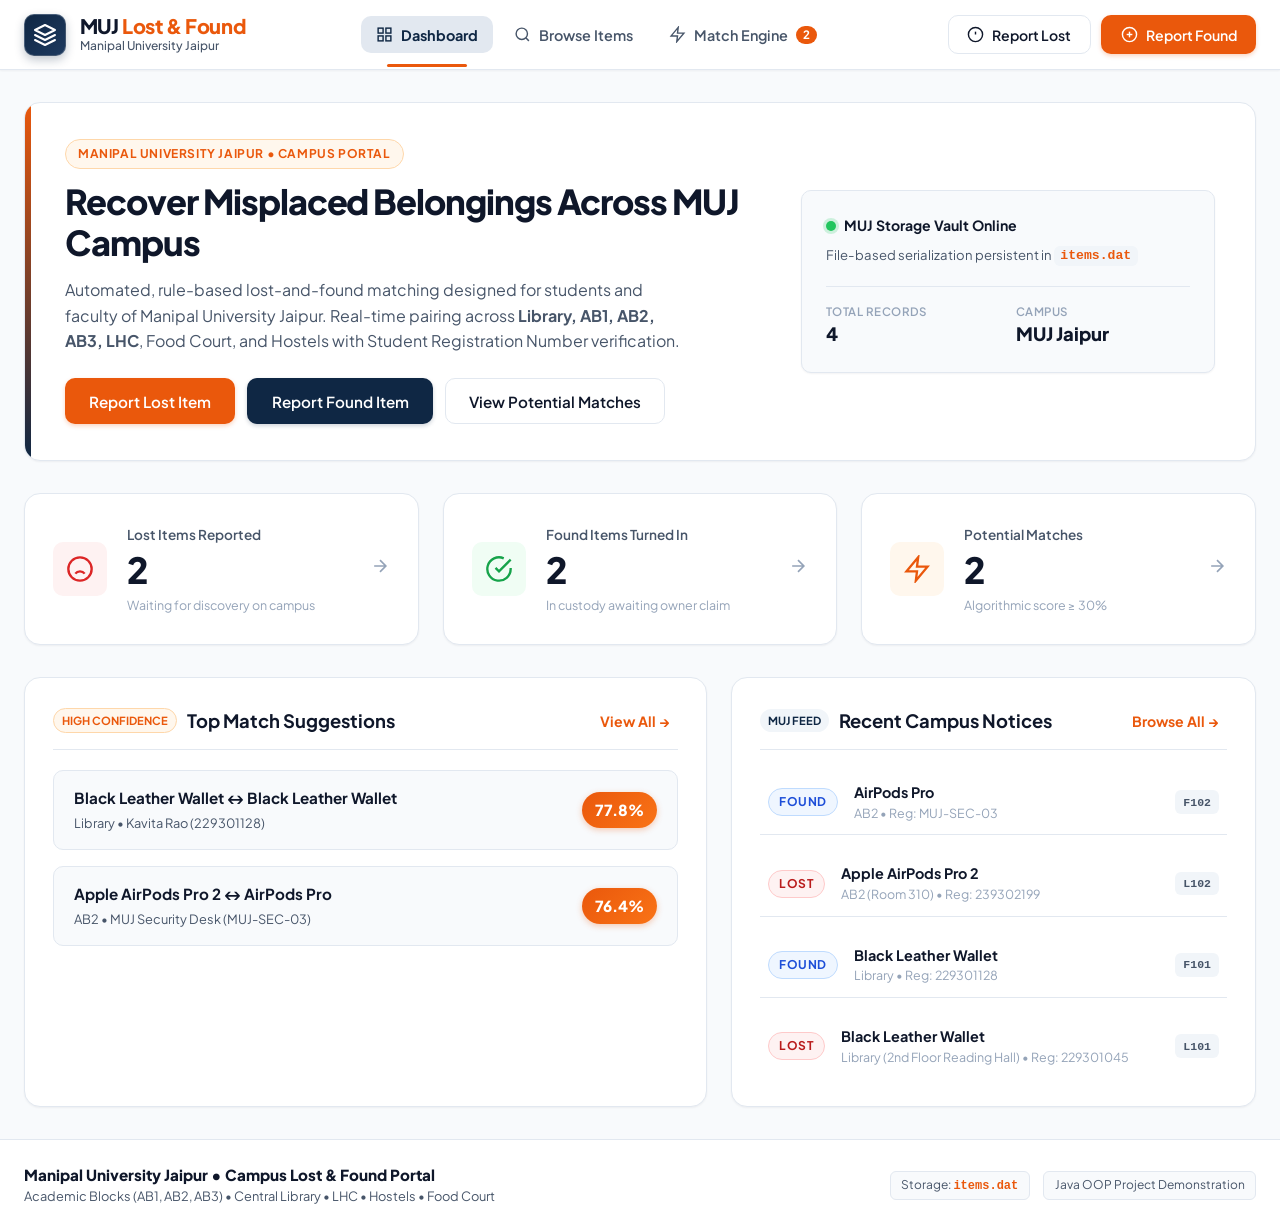
==== commit 988ffb33: "web interface" ====
--- a/webapp/index.html
+++ b/webapp/index.html
@@ -3,7 +3,7 @@
 <head>
     <meta charset="UTF-8">
     <meta name="viewport" content="width=device-width, initial-scale=1.0">
-    <title>Campus Lost &amp; Found Matching Portal</title>
+    <title>Manipal University Jaipur - Campus Lost &amp; Found Portal</title>
     <link rel="stylesheet" href="css/styles.css">
     <link rel="preconnect" href="https://fonts.googleapis.com">
     <link rel="preconnect" href="https://fonts.gstatic.com" crossorigin>
@@ -16,13 +16,14 @@
             <div class="brand-group" onclick="navigateTo('dashboard')">
                 <div class="brand-logo">
                     <svg viewBox="0 0 24 24" fill="none" stroke="currentColor" stroke-width="2" stroke-linecap="round" stroke-linejoin="round">
-                        <path d="M12 22s8-4 8-10V5l-8-3-8 3v7c0 6 8 10 8 10z"/>
-                        <circle cx="12" cy="11" r="3"/>
+                        <path d="M12 2L2 7l10 5 10-5-10-5z"/>
+                        <path d="M2 17l10 5 10-5"/>
+                        <path d="M2 12l10 5 10-5"/>
                     </svg>
                 </div>
                 <div class="brand-text">
-                    <span class="brand-title">Campus<span class="accent-text">Find</span></span>
-                    <span class="brand-subtitle">Lost &amp; Found Matching System</span>
+                    <span class="brand-title">MUJ <span class="accent-text">Lost &amp; Found</span></span>
+                    <span class="brand-subtitle">Manipal University Jaipur</span>
                 </div>
             </div>
 
@@ -36,7 +37,7 @@
                     <span>Browse Items</span>
                 </button>
                 <button class="nav-link" data-view="matches" onclick="navigateTo('matches')">
-                    <svg viewBox="0 0 24 24" fill="none" stroke="currentColor" stroke-width="2"><path d="M16 21v-2a4 4 0 0 0-4-4H5a4 4 0 0 0-4 4v2"/><circle cx="8.5" cy="7" r="4"/><line x1="18" y1="8" x2="23" y2="13"/><line x1="23" y1="8" x2="18" y2="13"/></svg>
+                    <svg viewBox="0 0 24 24" fill="none" stroke="currentColor" stroke-width="2"><polygon points="13 2 3 14 12 14 11 22 21 10 12 10 13 2"/></svg>
                     <span>Match Engine</span>
                     <span class="nav-badge" id="nav-match-count">0</span>
                 </button>
@@ -65,31 +66,31 @@
             <!-- Hero Welcome -->
             <div class="dashboard-hero">
                 <div class="hero-content">
-                    <div class="hero-badge">University Campus Operations</div>
-                    <h1 class="hero-title">Recover Belongings with Precision Matching</h1>
+                    <div class="hero-badge">Manipal University Jaipur &bull; Campus Portal</div>
+                    <h1 class="hero-title">Recover Misplaced Belongings Across MUJ Campus</h1>
                     <p class="hero-description">
-                        An intelligent object-oriented lost-and-found system powered by multi-criteria heuristic scoring. Report items, track custody, and connect with finders across campus.
+                        Automated, rule-based lost-and-found matching designed for students and faculty of Manipal University Jaipur. Real-time pairing across <strong>Library, AB1, AB2, AB3, LHC</strong>, Food Court, and Hostels with Student Registration Number verification.
                     </p>
                     <div class="hero-cta-group">
-                        <button class="btn btn-orange btn-lg" onclick="navigateTo('report-lost')">Report a Lost Item</button>
-                        <button class="btn btn-navy btn-lg" onclick="navigateTo('report-found')">Report a Found Item</button>
+                        <button class="btn btn-orange btn-lg" onclick="navigateTo('report-lost')">Report Lost Item</button>
+                        <button class="btn btn-navy btn-lg" onclick="navigateTo('report-found')">Report Found Item</button>
                         <button class="btn btn-outline btn-lg" onclick="navigateTo('matches')">View Potential Matches</button>
                     </div>
                 </div>
                 <div class="hero-status-card">
                     <div class="status-indicator-header">
                         <span class="pulse-dot"></span>
-                        <span class="status-label">Storage Engine Active</span>
-                    </div>
-                    <p class="storage-desc">Backed by Java Object Serialization in <code>items.dat</code></p>
+                        <span class="status-label">MUJ Storage Vault Online</span>
+                    </div>
+                    <p class="storage-desc">File-based serialization persistent in <code>items.dat</code></p>
                     <div class="status-meta">
                         <div class="meta-item">
                             <span class="meta-label">Total Records</span>
                             <span class="meta-value" id="status-total-count">0</span>
                         </div>
                         <div class="meta-item">
-                            <span class="meta-label">Storage File</span>
-                            <span class="meta-value">items.dat</span>
+                            <span class="meta-label">Campus</span>
+                            <span class="meta-value">MUJ Jaipur</span>
                         </div>
                     </div>
                 </div>
@@ -120,7 +121,7 @@
                     <div class="stat-info">
                         <span class="stat-label">Found Items Turned In</span>
                         <div class="stat-number" id="stat-found-count">0</div>
-                        <span class="stat-subtext">Ready for owner verification</span>
+                        <span class="stat-subtext">In custody awaiting owner claim</span>
                     </div>
                     <div class="stat-arrow">
                         <svg viewBox="0 0 24 24" fill="none" stroke="currentColor" stroke-width="2"><path d="M5 12h14M12 5l7 7-7 7"/></svg>
@@ -163,7 +164,7 @@
                 <div class="panel">
                     <div class="panel-header">
                         <div class="panel-title-group">
-                            <span class="panel-badge-navy">Feed</span>
+                            <span class="panel-badge-navy">MUJ Feed</span>
                             <h2 class="panel-title">Recent Campus Notices</h2>
                         </div>
                         <button class="btn-link" onclick="navigateTo('browse')">Browse All &rarr;</button>
@@ -181,8 +182,8 @@
         <section id="browse-view" class="view-section">
             <div class="section-header">
                 <div>
-                    <h1 class="section-title">Campus Item Directory</h1>
-                    <p class="section-subtitle">Search and filter reported items by keywords, category, or campus location.</p>
+                    <h1 class="section-title">MUJ Campus Item Directory</h1>
+                    <p class="section-subtitle">Search by keyword, item category, or filter by specific MUJ academic and campus locations.</p>
                 </div>
                 <div class="section-header-actions">
                     <button class="btn btn-outline" onclick="resetSearchFilters()">Reset Filters</button>
@@ -193,7 +194,7 @@
             <div class="filter-toolbar">
                 <div class="search-box">
                     <svg viewBox="0 0 24 24" fill="none" stroke="currentColor" stroke-width="2"><circle cx="11" cy="11" r="8"/><line x1="21" y1="21" x2="16.65" y2="16.65"/></svg>
-                    <input type="text" id="search-input" placeholder="Search by item name (e.g., Wallet, MacBook, Keys)..." oninput="handleSearchChange()">
+                    <input type="text" id="search-input" placeholder="Search by item name or description (e.g. ID card, Laptop, Wallet)..." oninput="handleSearchChange()">
                     <button id="search-clear-btn" class="clear-input-btn" onclick="clearSearchInput()" style="display:none;">&times;</button>
                 </div>
 
@@ -205,7 +206,7 @@
                             <option value="Accessories">Accessories</option>
                             <option value="Electronics">Electronics</option>
                             <option value="Wallets & Bags">Wallets &amp; Bags</option>
-                            <option value="Documents & IDs">Documents &amp; IDs</option>
+                            <option value="Documents & IDs">Documents &amp; Student IDs</option>
                             <option value="Keys">Keys</option>
                             <option value="Books & Stationery">Books &amp; Stationery</option>
                             <option value="Clothing">Clothing</option>
@@ -215,17 +216,19 @@
                     </div>
 
                     <div class="select-group">
-                        <label for="location-filter">Campus Location</label>
+                        <label for="location-filter">MUJ Campus Location</label>
                         <select id="location-filter" onchange="handleSearchChange()">
-                            <option value="">All Locations</option>
+                            <option value="">All MUJ Locations</option>
                             <option value="Library">Central Library</option>
-                            <option value="Cafeteria">Cafeteria / Food Court</option>
-                            <option value="Science Block">Science Block / Labs</option>
-                            <option value="Sports Complex">Sports Complex / Gym</option>
-                            <option value="Student Union">Student Union / Lounge</option>
-                            <option value="Lecture Hall">Lecture Halls</option>
-                            <option value="Auditorium">Auditorium</option>
-                            <option value="Main Quad">Campus Quad / Grounds</option>
+                            <option value="AB1">AB1 (Academic Block 1)</option>
+                            <option value="AB2">AB2 (Academic Block 2)</option>
+                            <option value="AB3">AB3 (Academic Block 3)</option>
+                            <option value="LHC">LHC (Lecture Hall Complex)</option>
+                            <option value="Food Court">Food Court / Mess</option>
+                            <option value="Hostels">Hostel Blocks (B1-B12 / G1-G4)</option>
+                            <option value="Sports Complex">Sports Complex</option>
+                            <option value="Campus Quad">Grand Shanti / Campus Quad</option>
+                            <option value="Other">Other Campus Area</option>
                         </select>
                     </div>
 
@@ -243,7 +246,6 @@
             <!-- Results Meta & Grid -->
             <div class="results-meta-bar">
                 <span id="results-count-text">Showing 0 items</span>
-                <span class="results-filter-badges" id="active-filters-badges"></span>
             </div>
 
             <div id="items-grid" class="items-grid">
@@ -251,8 +253,8 @@
             </div>
             <div id="no-items-placeholder" class="empty-state" style="display: none;">
                 <svg viewBox="0 0 24 24" fill="none" stroke="currentColor" stroke-width="2"><circle cx="11" cy="11" r="8"/><line x1="21" y1="21" x2="16.65" y2="16.65"/><line x1="8" y1="11" x2="14" y2="11"/></svg>
-                <h3>No items matched your query</h3>
-                <p>Try clearing filters or search with another keyword.</p>
+                <h3>No items match your criteria</h3>
+                <p>Try searching for another keyword or clear the filters.</p>
                 <button class="btn btn-navy" onclick="resetSearchFilters()">Reset All Filters</button>
             </div>
         </section>
@@ -263,17 +265,17 @@
         <section id="report-lost-view" class="view-section">
             <div class="form-container">
                 <div class="form-header">
-                    <div class="form-badge badge-lost">Lost Item Notice</div>
+                    <div class="form-badge badge-lost">Lost Item Notice &bull; MUJ</div>
                     <h1 class="form-title">Report a Lost Item</h1>
-                    <p class="form-subtitle">Provide detailed information to help our algorithmic matcher pair this with found items.</p>
+                    <p class="form-subtitle">Submit details of the misplaced item with your Student Registration Number for automated matching.</p>
                 </div>
 
                 <form id="lost-form" onsubmit="handleReportLost(event)" class="campus-form">
                     <div class="form-grid">
                         <div class="form-field full-width">
                             <label for="lost-name">Item Name <span class="required">*</span></label>
-                            <input type="text" id="lost-name" required placeholder="e.g., Black Leather Wallet, Space Grey MacBook, Blue HydroFlask">
-                            <span class="field-hint">Use a descriptive title for accurate keyword matching.</span>
+                            <input type="text" id="lost-name" required placeholder="e.g. Black Leather Wallet, Space Grey MacBook, MUJ Student ID Card">
+                            <span class="field-hint">Use a descriptive title for accurate keyword and title matching.</span>
                         </div>
 
                         <div class="form-field">
@@ -283,7 +285,7 @@
                                 <option value="Accessories">Accessories</option>
                                 <option value="Electronics">Electronics</option>
                                 <option value="Wallets & Bags">Wallets &amp; Bags</option>
-                                <option value="Documents & IDs">Documents &amp; IDs</option>
+                                <option value="Documents & IDs">Documents &amp; Student IDs</option>
                                 <option value="Keys">Keys</option>
                                 <option value="Books & Stationery">Books &amp; Stationery</option>
                                 <option value="Clothing">Clothing</option>
@@ -293,8 +295,26 @@
                         </div>
 
                         <div class="form-field">
-                            <label for="lost-location">Location Last Seen <span class="required">*</span></label>
-                            <input type="text" id="lost-location" required placeholder="e.g., Library, Reading Desk 4, Cafeteria">
+                            <label for="lost-location">MUJ Campus Location Last Seen <span class="required">*</span></label>
+                            <select id="lost-location-select" required onchange="handleLocationSelectChange('lost')">
+                                <option value="" disabled selected>Select MUJ Location...</option>
+                                <option value="Library">Central Library</option>
+                                <option value="AB1">AB1 (Academic Block 1)</option>
+                                <option value="AB2">AB2 (Academic Block 2)</option>
+                                <option value="AB3">AB3 (Academic Block 3)</option>
+                                <option value="LHC">LHC (Lecture Hall Complex)</option>
+                                <option value="Food Court">Food Court / Mess</option>
+                                <option value="Hostels">Hostel Blocks (B1-B12 / G1-G4)</option>
+                                <option value="Sports Complex">Sports Complex</option>
+                                <option value="Campus Quad">Grand Shanti / Campus Quad</option>
+                                <option value="Other">Other Location</option>
+                            </select>
+                        </div>
+
+                        <div class="form-field">
+                            <label for="lost-specific-spot">Specific Spot / Room / Desk</label>
+                            <input type="text" id="lost-specific-spot" placeholder="e.g. Room 310, Reading Desk 4, Audi 2">
+                            <span class="field-hint">Added to location notes for precise identification.</span>
                         </div>
 
                         <div class="form-field">
@@ -303,19 +323,25 @@
                         </div>
 
                         <div class="form-field">
-                            <label for="lost-reporter">Your Full Name <span class="required">*</span></label>
-                            <input type="text" id="lost-reporter" required placeholder="e.g., Jane Doe / Student A">
+                            <label for="lost-reporter">Student Full Name <span class="required">*</span></label>
+                            <input type="text" id="lost-reporter" required placeholder="e.g. Aryan Sharma">
+                        </div>
+
+                        <div class="form-field">
+                            <label for="lost-regno">MUJ Registration Number <span class="required">*</span></label>
+                            <input type="text" id="lost-regno" required placeholder="e.g. 229301045" pattern="[A-Za-z0-9\-]+" title="Please enter your MUJ Registration Number">
+                            <span class="field-hint">Your official university student registration number.</span>
                         </div>
 
                         <div class="form-field full-width">
-                            <label for="lost-contact">Your Contact Email or Phone <span class="required">*</span></label>
-                            <input type="text" id="lost-contact" required placeholder="e.g., janedoe@campus.edu or +1 555-0199">
-                            <span class="field-hint">This will be shared only when a high-confidence match is verified.</span>
+                            <label for="lost-contact">Contact Email or Phone Number <span class="required">*</span></label>
+                            <input type="text" id="lost-contact" required placeholder="e.g. aryan.229301045@muj.manipal.edu or +91 9876543210">
+                            <span class="field-hint">Will be shared with verified finders when a match is found.</span>
                         </div>
 
                         <div class="form-field full-width">
                             <label for="lost-description">Item Description &amp; Distinctive Features <span class="required">*</span></label>
-                            <textarea id="lost-description" rows="4" required placeholder="Include brand, color, stickers, scratches, cards inside, or any unique distinguishing characteristics for Jaccard similarity scoring..."></textarea>
+                            <textarea id="lost-description" rows="4" required placeholder="Provide color, brand, stickers, cards inside, scratches, or unique marks for Jaccard similarity scoring..."></textarea>
                         </div>
                     </div>
 
@@ -336,17 +362,17 @@
         <section id="report-found-view" class="view-section">
             <div class="form-container">
                 <div class="form-header">
-                    <div class="form-badge badge-found">Found Item Custody</div>
+                    <div class="form-badge badge-found">Found Item Custody &bull; MUJ</div>
                     <h1 class="form-title">Report a Found Item</h1>
-                    <p class="form-subtitle">Thank you for helping our campus community! Log the item so the rightful owner can be notified.</p>
+                    <p class="form-subtitle">Log the item found on campus so the rightful MUJ student or staff member can reclaim it.</p>
                 </div>
 
                 <form id="found-form" onsubmit="handleReportFound(event)" class="campus-form">
                     <div class="form-grid">
                         <div class="form-field full-width">
                             <label for="found-name">Item Name <span class="required">*</span></label>
-                            <input type="text" id="found-name" required placeholder="e.g., Black Leather Wallet, AirPods Charging Case, Spiral Notebook">
-                            <span class="field-hint">Describe what the item is as accurately as possible.</span>
+                            <input type="text" id="found-name" required placeholder="e.g. Blue HydroFlask Bottle, AirPods Case, Scientific Calculator">
+                            <span class="field-hint">Accurately describe what the item is.</span>
                         </div>
 
                         <div class="form-field">
@@ -356,7 +382,7 @@
                                 <option value="Accessories">Accessories</option>
                                 <option value="Electronics">Electronics</option>
                                 <option value="Wallets & Bags">Wallets &amp; Bags</option>
-                                <option value="Documents & IDs">Documents &amp; IDs</option>
+                                <option value="Documents & IDs">Documents &amp; Student IDs</option>
                                 <option value="Keys">Keys</option>
                                 <option value="Books & Stationery">Books &amp; Stationery</option>
                                 <option value="Clothing">Clothing</option>
@@ -366,8 +392,26 @@
                         </div>
 
                         <div class="form-field">
-                            <label for="found-location">Location Where Found <span class="required">*</span></label>
-                            <input type="text" id="found-location" required placeholder="e.g., Library 2nd Floor, Science Quad bench, Cafeteria">
+                            <label for="found-location">MUJ Campus Location Found <span class="required">*</span></label>
+                            <select id="found-location-select" required onchange="handleLocationSelectChange('found')">
+                                <option value="" disabled selected>Select MUJ Location...</option>
+                                <option value="Library">Central Library</option>
+                                <option value="AB1">AB1 (Academic Block 1)</option>
+                                <option value="AB2">AB2 (Academic Block 2)</option>
+                                <option value="AB3">AB3 (Academic Block 3)</option>
+                                <option value="LHC">LHC (Lecture Hall Complex)</option>
+                                <option value="Food Court">Food Court / Mess</option>
+                                <option value="Hostels">Hostel Blocks (B1-B12 / G1-G4)</option>
+                                <option value="Sports Complex">Sports Complex</option>
+                                <option value="Campus Quad">Grand Shanti / Campus Quad</option>
+                                <option value="Other">Other Location</option>
+                            </select>
+                        </div>
+
+                        <div class="form-field">
+                            <label for="found-specific-spot">Specific Spot / Room / Landmark</label>
+                            <input type="text" id="found-specific-spot" placeholder="e.g. AB1 Lab 204, LHC Audi 1, Library 1st Floor">
+                            <span class="field-hint">Pinpoint where the item was discovered.</span>
                         </div>
 
                         <div class="form-field">
@@ -376,19 +420,25 @@
                         </div>
 
                         <div class="form-field">
-                            <label for="found-reporter">Found By (Your Name) <span class="required">*</span></label>
-                            <input type="text" id="found-reporter" required placeholder="e.g., Student B / Campus Security">
+                            <label for="found-reporter">Found By (Your Full Name) <span class="required">*</span></label>
+                            <input type="text" id="found-reporter" required placeholder="e.g. Priya Verma / Security Guard Ram">
+                        </div>
+
+                        <div class="form-field">
+                            <label for="found-regno">Finder Reg No. / Staff ID <span class="required">*</span></label>
+                            <input type="text" id="found-regno" required placeholder="e.g. 229301120 or MUJ-STAFF-09">
+                            <span class="field-hint">Student Registration Number or University Staff ID.</span>
                         </div>
 
                         <div class="form-field full-width">
-                            <label for="found-contact">Founder Contact Details / Pickup Location <span class="required">*</span></label>
-                            <input type="text" id="found-contact" required placeholder="e.g., studentB@example.com or Campus Security Office Desk 3">
-                            <span class="field-hint">This contact info is directly provided to matched lost-item owners.</span>
+                            <label for="found-contact">Contact Info / Current Safe Custody Location <span class="required">*</span></label>
+                            <input type="text" id="found-contact" required placeholder="e.g. priya.verma@muj.manipal.edu or Security Desk at AB2 Ground Floor">
+                            <span class="field-hint">This info will be directly given to the owner once matched.</span>
                         </div>
 
                         <div class="form-field full-width">
                             <label for="found-description">Item Description &amp; Condition Details <span class="required">*</span></label>
-                            <textarea id="found-description" rows="4" required placeholder="Describe appearance, color, brand, condition, and where the item is currently kept for safe pickup..."></textarea>
+                            <textarea id="found-description" rows="4" required placeholder="Describe appearance, color, brand, condition, and where the item is kept for safe pickup..."></textarea>
                         </div>
                     </div>
 
@@ -411,17 +461,17 @@
                 <div>
                     <div class="engine-badge">
                         <svg viewBox="0 0 24 24" fill="none" stroke="currentColor" stroke-width="2"><polygon points="13 2 3 14 12 14 11 22 21 10 12 10 13 2"/></svg>
-                        <span>Algorithmic Matching Engine</span>
+                        <span>MUJ Intelligent Match Engine</span>
                     </div>
                     <h1 class="section-title">Potential Lost &amp; Found Matches</h1>
                     <p class="section-subtitle">
-                        Automated pairing calculated via Name Similarity (20%), Category Match (20%), Location Match (20%), Jaccard Word Similarity (25%), and Date Proximity (15%). Minimum threshold: 30%.
+                        Multi-factor heuristic evaluation: Name Similarity (20%), Category Match (20%), Location Match (20%), Jaccard Word Similarity (25%), and Date Proximity (15%). Minimum score: 30%.
                     </p>
                 </div>
                 <div class="section-header-actions">
                     <button class="btn btn-outline" onclick="loadMatches()">
                         <svg viewBox="0 0 24 24" fill="none" stroke="currentColor" stroke-width="2"><polyline points="23 4 23 10 17 10"/><polyline points="1 20 1 14 7 14"/><path d="M3.51 9a9 9 0 0 1 14.85-3.36L23 10M1 14l4.64 4.36A9 9 0 0 0 20.49 15"/></svg>
-                        <span>Re-run Match Engine</span>
+                        <span>Re-evaluate Matches</span>
                     </button>
                 </div>
             </div>
@@ -436,7 +486,7 @@
                     </select>
                 </div>
                 <div class="match-summary-stats">
-                    <span id="match-summary-label">Showing 0 matching pairs</span>
+                    <span id="match-summary-label">Showing 0 matching pair(s)</span>
                 </div>
             </div>
 
@@ -447,8 +497,8 @@
 
             <div id="no-matches-placeholder" class="empty-state" style="display: none;">
                 <svg viewBox="0 0 24 24" fill="none" stroke="currentColor" stroke-width="2"><path d="M16 21v-2a4 4 0 0 0-4-4H5a4 4 0 0 0-4 4v2"/><circle cx="8.5" cy="7" r="4"/><line x1="18" y1="8" x2="23" y2="13"/><line x1="23" y1="8" x2="18" y2="13"/></svg>
-                <h3>No Matches Currently Found</h3>
-                <p>No pairs currently score &ge; 30% similarity. As new lost or found items are logged, the matcher will automatically evaluate compatibility.</p>
+                <h3>No Matches Detected Currently</h3>
+                <p>No pairs currently score &ge; 30% similarity. When new reports are submitted, compatibility is automatically recomputed.</p>
                 <div class="empty-state-actions">
                     <button class="btn btn-orange" onclick="navigateTo('report-lost')">Report Lost Item</button>
                     <button class="btn btn-navy" onclick="navigateTo('report-found')">Report Found Item</button>
@@ -476,12 +526,16 @@
                         <span id="modal-item-category" class="modal-meta-value"></span>
                     </div>
                     <div class="modal-meta-item">
-                        <span class="modal-meta-label">Campus Location</span>
+                        <span class="modal-meta-label">MUJ Location</span>
                         <span id="modal-item-location" class="modal-meta-value"></span>
                     </div>
                     <div class="modal-meta-item">
-                        <span class="modal-meta-label">Date Recorded</span>
+                        <span class="modal-meta-label">Date Logged</span>
                         <span id="modal-item-date" class="modal-meta-value"></span>
+                    </div>
+                    <div class="modal-meta-item" style="grid-column: 1 / -1;">
+                        <span class="modal-meta-label">Registration Number</span>
+                        <span id="modal-item-regno" class="modal-meta-value" style="color: var(--orange-primary);"></span>
                     </div>
                 </div>
 
@@ -491,14 +545,14 @@
                 </div>
 
                 <div class="modal-section contact-highlight">
-                    <h3 class="modal-section-title">Reporter &amp; Contact Details</h3>
+                    <h3 class="modal-section-title">Reporter &amp; Contact Information</h3>
                     <div class="modal-contact-row">
                         <div>
                             <span class="contact-sublabel">Reported by:</span>
                             <span id="modal-item-reporter" class="contact-name"></span>
                         </div>
                         <div>
-                            <span class="contact-sublabel">Contact:</span>
+                            <span class="contact-sublabel">Contact Details:</span>
                             <span id="modal-item-contact" class="contact-detail"></span>
                         </div>
                     </div>
@@ -517,12 +571,12 @@
     <footer class="app-footer">
         <div class="footer-container">
             <div class="footer-left">
-                <div class="footer-brand">CampusFind Portal</div>
-                <div class="footer-desc">Object-Oriented Lost &amp; Found Matching System | Java OOP Project Demonstration</div>
+                <div class="footer-brand">Manipal University Jaipur &bull; Campus Lost &amp; Found Portal</div>
+                <div class="footer-desc">Academic Blocks (AB1, AB2, AB3) &bull; Central Library &bull; LHC &bull; Hostels &bull; Food Court</div>
             </div>
             <div class="footer-right">
-                <span class="footer-tag">File-Based Persistence: <code>items.dat</code></span>
-                <span class="footer-tag">Architecture: Java Servlets + HTML5 / CSS3 / ES6</span>
+                <span class="footer-tag">Storage: <code>items.dat</code></span>
+                <span class="footer-tag">Java OOP Project Demonstration</span>
             </div>
         </div>
     </footer>
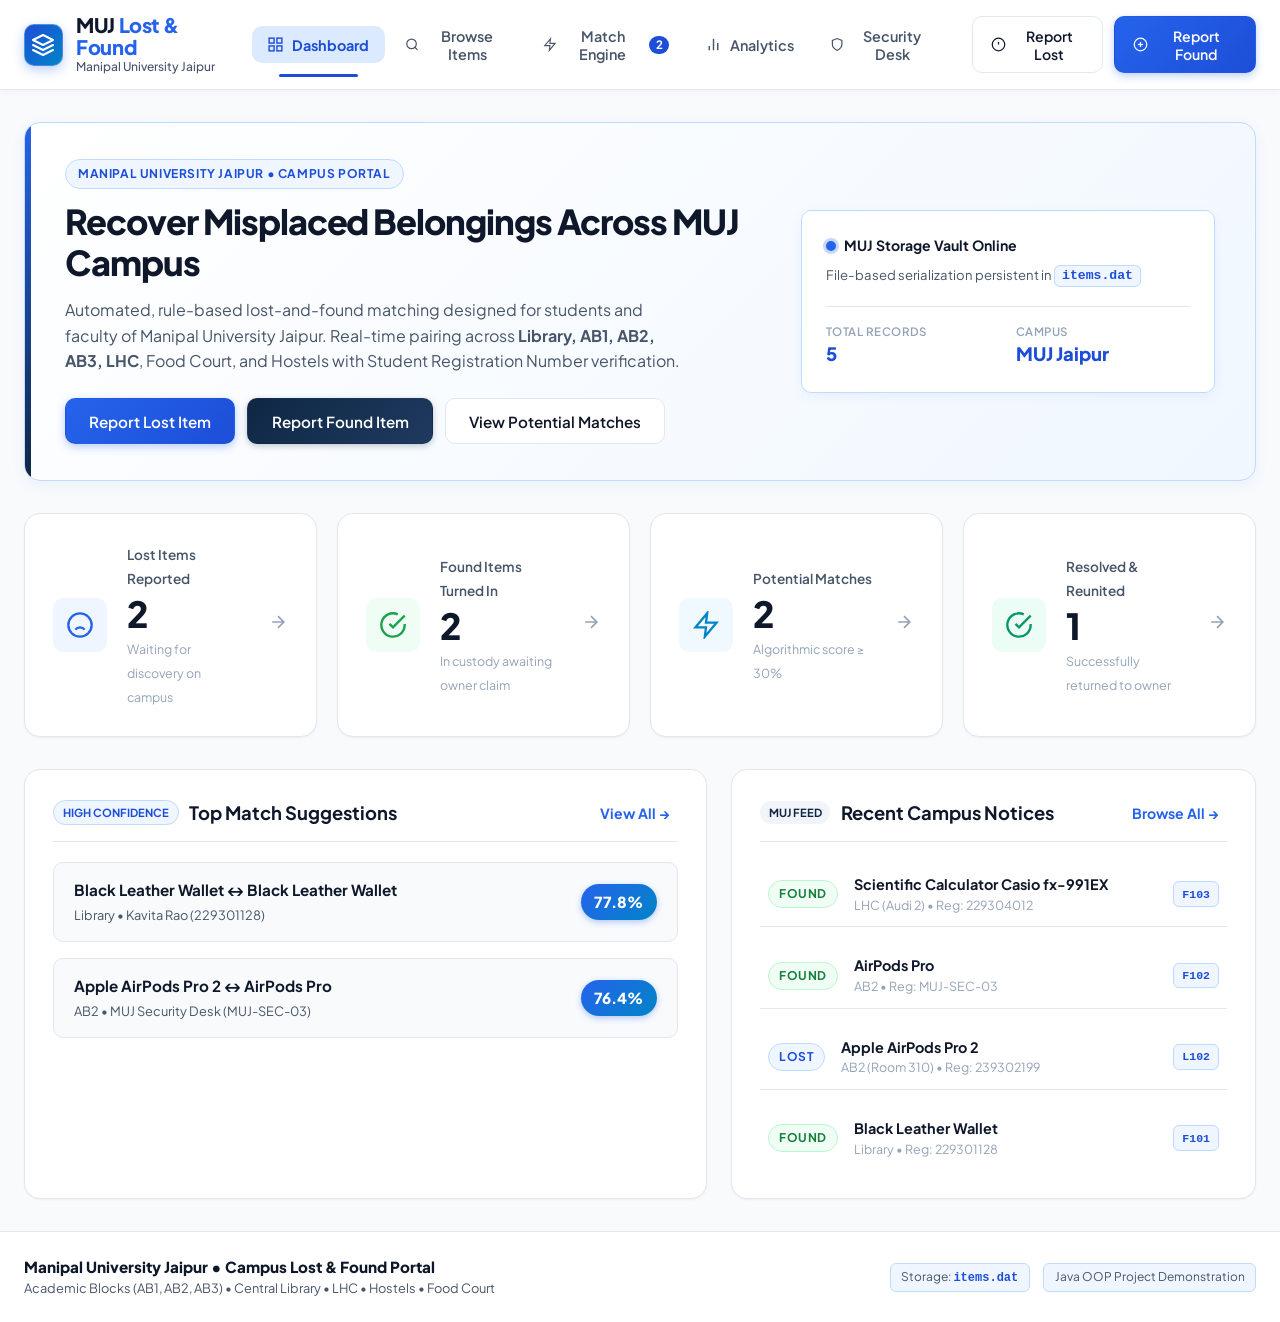
==== commit 6549eb6a: "Implement claim lifecycle, image preview, custody desk with CSV export, visual analytics, and viva r" ====
--- a/webapp/index.html
+++ b/webapp/index.html
@@ -41,6 +41,14 @@
                     <span>Match Engine</span>
                     <span class="nav-badge" id="nav-match-count">0</span>
                 </button>
+                <button class="nav-link" data-view="analytics" onclick="navigateTo('analytics')">
+                    <svg viewBox="0 0 24 24" fill="none" stroke="currentColor" stroke-width="2"><line x1="18" y1="20" x2="18" y2="10"/><line x1="12" y1="20" x2="12" y2="4"/><line x1="6" y1="20" x2="6" y2="14"/></svg>
+                    <span>Analytics</span>
+                </button>
+                <button class="nav-link" data-view="admin" onclick="navigateTo('admin')">
+                    <svg viewBox="0 0 24 24" fill="none" stroke="currentColor" stroke-width="2"><path d="M12 22s8-4 8-10V5l-8-3-8 3v7c0 6 8 10 8 10z"/></svg>
+                    <span>Security Desk</span>
+                </button>
             </nav>
 
             <div class="nav-actions">
@@ -48,7 +56,7 @@
                     <svg viewBox="0 0 24 24" fill="none" stroke="currentColor" stroke-width="2"><circle cx="12" cy="12" r="10"/><line x1="12" y1="8" x2="12" y2="12"/><line x1="12" y1="16" x2="12.01" y2="16"/></svg>
                     <span>Report Lost</span>
                 </button>
-                <button class="btn btn-orange" onclick="navigateTo('report-found')">
+                <button class="btn btn-blue" onclick="navigateTo('report-found')">
                     <svg viewBox="0 0 24 24" fill="none" stroke="currentColor" stroke-width="2"><circle cx="12" cy="12" r="10"/><line x1="12" y1="8" x2="12" y2="16"/><line x1="8" y1="12" x2="16" y2="12"/></svg>
                     <span>Report Found</span>
                 </button>
@@ -72,7 +80,7 @@
                         Automated, rule-based lost-and-found matching designed for students and faculty of Manipal University Jaipur. Real-time pairing across <strong>Library, AB1, AB2, AB3, LHC</strong>, Food Court, and Hostels with Student Registration Number verification.
                     </p>
                     <div class="hero-cta-group">
-                        <button class="btn btn-orange btn-lg" onclick="navigateTo('report-lost')">Report Lost Item</button>
+                        <button class="btn btn-blue btn-lg" onclick="navigateTo('report-lost')">Report Lost Item</button>
                         <button class="btn btn-navy btn-lg" onclick="navigateTo('report-found')">Report Found Item</button>
                         <button class="btn btn-outline btn-lg" onclick="navigateTo('matches')">View Potential Matches</button>
                     </div>
@@ -142,6 +150,21 @@
                         <svg viewBox="0 0 24 24" fill="none" stroke="currentColor" stroke-width="2"><path d="M5 12h14M12 5l7 7-7 7"/></svg>
                     </div>
                 </div>
+
+                <!-- Resolved / Claimed Stat -->
+                <div class="stat-card stat-claimed" onclick="filterBrowseByStatus('CLAIMED')">
+                    <div class="stat-icon-wrapper">
+                        <svg viewBox="0 0 24 24" fill="none" stroke="currentColor" stroke-width="2"><path d="M22 11.08V12a10 10 0 1 1-5.93-9.14"/><polyline points="22 4 12 14.01 9 11.01"/></svg>
+                    </div>
+                    <div class="stat-info">
+                        <span class="stat-label">Resolved &amp; Reunited</span>
+                        <div class="stat-number" id="stat-claimed-count">0</div>
+                        <span class="stat-subtext">Successfully returned to owner</span>
+                    </div>
+                    <div class="stat-arrow">
+                        <svg viewBox="0 0 24 24" fill="none" stroke="currentColor" stroke-width="2"><path d="M5 12h14M12 5l7 7-7 7"/></svg>
+                    </div>
+                </div>
             </div>
 
             <!-- Match Spotlight & Recent Records -->
@@ -150,7 +173,7 @@
                 <div class="panel">
                     <div class="panel-header">
                         <div class="panel-title-group">
-                            <span class="panel-badge-orange">High Confidence</span>
+                            <span class="panel-badge-blue">High Confidence</span>
                             <h2 class="panel-title">Top Match Suggestions</h2>
                         </div>
                         <button class="btn-link" onclick="navigateTo('matches')">View All &rarr;</button>
@@ -232,6 +255,15 @@
                         </select>
                     </div>
 
+                    <div class="select-group">
+                        <label for="status-filter">Status</label>
+                        <select id="status-filter" onchange="handleSearchChange()">
+                            <option value="">All Records</option>
+                            <option value="ACTIVE" selected>Active Only</option>
+                            <option value="CLAIMED">Resolved / Claimed</option>
+                        </select>
+                    </div>
+
                     <div class="type-filter-group">
                         <label>Item Type</label>
                         <div class="pill-tabs">
@@ -343,11 +375,31 @@
                             <label for="lost-description">Item Description &amp; Distinctive Features <span class="required">*</span></label>
                             <textarea id="lost-description" rows="4" required placeholder="Provide color, brand, stickers, cards inside, scratches, or unique marks for Jaccard similarity scoring..."></textarea>
                         </div>
+
+                        <div class="form-field full-width">
+                            <label>Item Photograph (Optional)</label>
+                            <div class="image-upload-wrapper">
+                                <div class="image-upload-dropzone" onclick="document.getElementById('lost-image-input').click()">
+                                    <svg viewBox="0 0 24 24" fill="none" stroke="currentColor" stroke-width="2"><rect x="3" y="3" width="18" height="18" rx="2" ry="2"/><circle cx="8.5" cy="8.5" r="1.5"/><polyline points="21 15 16 10 5 21"/></svg>
+                                    <div class="image-upload-text">Upload or Drop Photo of Lost Item</div>
+                                    <div class="image-upload-subtext">Supports PNG, JPG, WEBP (stored in local database)</div>
+                                    <input type="file" id="lost-image-input" accept="image/*" style="display:none;" onchange="handleImageSelected(event, 'lost')">
+                                </div>
+                                <div id="lost-image-preview" class="image-preview-container" style="display:none;">
+                                    <img id="lost-image-thumb" class="image-preview-thumb" src="" alt="Lost Item Preview">
+                                    <div class="image-preview-info">
+                                        <div id="lost-image-name" class="image-preview-name"></div>
+                                        <div id="lost-image-size" class="image-preview-size"></div>
+                                    </div>
+                                    <button type="button" class="btn-remove-image" onclick="clearSelectedImage('lost')">Remove Photo</button>
+                                </div>
+                            </div>
+                        </div>
                     </div>
 
                     <div class="form-actions">
                         <button type="button" class="btn btn-outline" onclick="resetForm('lost-form')">Clear Form</button>
-                        <button type="submit" class="btn btn-orange btn-lg">
+                        <button type="submit" class="btn btn-blue btn-lg">
                             <svg viewBox="0 0 24 24" fill="none" stroke="currentColor" stroke-width="2"><polyline points="20 6 9 17 4 12"/></svg>
                             <span>Submit Lost Item Report</span>
                         </button>
@@ -440,6 +492,26 @@
                             <label for="found-description">Item Description &amp; Condition Details <span class="required">*</span></label>
                             <textarea id="found-description" rows="4" required placeholder="Describe appearance, color, brand, condition, and where the item is kept for safe pickup..."></textarea>
                         </div>
+
+                        <div class="form-field full-width">
+                            <label>Item Photograph (Optional)</label>
+                            <div class="image-upload-wrapper">
+                                <div class="image-upload-dropzone" onclick="document.getElementById('found-image-input').click()">
+                                    <svg viewBox="0 0 24 24" fill="none" stroke="currentColor" stroke-width="2"><rect x="3" y="3" width="18" height="18" rx="2" ry="2"/><circle cx="8.5" cy="8.5" r="1.5"/><polyline points="21 15 16 10 5 21"/></svg>
+                                    <div class="image-upload-text">Upload or Drop Photo of Found Item</div>
+                                    <div class="image-upload-subtext">Supports PNG, JPG, WEBP (stored in local database)</div>
+                                    <input type="file" id="found-image-input" accept="image/*" style="display:none;" onchange="handleImageSelected(event, 'found')">
+                                </div>
+                                <div id="found-image-preview" class="image-preview-container" style="display:none;">
+                                    <img id="found-image-thumb" class="image-preview-thumb" src="" alt="Found Item Preview">
+                                    <div class="image-preview-info">
+                                        <div id="found-image-name" class="image-preview-name"></div>
+                                        <div id="found-image-size" class="image-preview-size"></div>
+                                    </div>
+                                    <button type="button" class="btn-remove-image" onclick="clearSelectedImage('found')">Remove Photo</button>
+                                </div>
+                            </div>
+                        </div>
                     </div>
 
                     <div class="form-actions">
@@ -500,9 +572,147 @@
                 <h3>No Matches Detected Currently</h3>
                 <p>No pairs currently score &ge; 30% similarity. When new reports are submitted, compatibility is automatically recomputed.</p>
                 <div class="empty-state-actions">
-                    <button class="btn btn-orange" onclick="navigateTo('report-lost')">Report Lost Item</button>
+                    <button class="btn btn-blue" onclick="navigateTo('report-lost')">Report Lost Item</button>
                     <button class="btn btn-navy" onclick="navigateTo('report-found')">Report Found Item</button>
                 </div>
+            </div>
+        </section>
+
+        <!-- ============================================================== -->
+        <!-- VIEW 6: ANALYTICS & RECOVERY METRICS                          -->
+        <!-- ============================================================== -->
+        <section id="analytics-view" class="view-section">
+            <div class="section-header">
+                <div>
+                    <div class="engine-badge">
+                        <svg viewBox="0 0 24 24" fill="none" stroke="currentColor" stroke-width="2"><line x1="18" y1="20" x2="18" y2="10"/><line x1="12" y1="20" x2="12" y2="4"/><line x1="6" y1="20" x2="6" y2="14"/></svg>
+                        <span>MUJ Campus Insights</span>
+                    </div>
+                    <h1 class="section-title">Campus Lost &amp; Found Analytics</h1>
+                    <p class="section-subtitle">Real-time statistics on item loss hotspots, categories, and campus resolution rate.</p>
+                </div>
+                <div class="section-header-actions">
+                    <button class="btn btn-outline" onclick="loadAnalyticsData()">
+                        <svg viewBox="0 0 24 24" fill="none" stroke="currentColor" stroke-width="2" style="width:16px;height:16px;"><polyline points="23 4 23 10 17 10"/><path d="M20.49 15a9 9 0 1 1-2.12-9.36L23 10"/></svg>
+                        <span>Refresh Data</span>
+                    </button>
+                </div>
+            </div>
+
+            <!-- KPI Cards -->
+            <div class="analytics-kpi-grid">
+                <div class="analytics-kpi-card">
+                    <div class="kpi-label">Total Items Logged</div>
+                    <div class="kpi-value" id="kpi-total-items">0</div>
+                    <div class="kpi-subtext">All time records across MUJ</div>
+                </div>
+                <div class="analytics-kpi-card kpi-amber">
+                    <div class="kpi-label">Active Open Cases</div>
+                    <div class="kpi-value" id="kpi-active-items">0</div>
+                    <div class="kpi-subtext">Currently pending recovery</div>
+                </div>
+                <div class="analytics-kpi-card kpi-success">
+                    <div class="kpi-label">Resolved &amp; Reunited</div>
+                    <div class="kpi-value" id="kpi-claimed-items">0</div>
+                    <div class="kpi-subtext">Successfully returned to owners</div>
+                </div>
+                <div class="analytics-kpi-card">
+                    <div class="kpi-label">Campus Recovery Rate</div>
+                    <div class="kpi-value" id="kpi-recovery-rate">0%</div>
+                    <div class="kpi-subtext">Resolution efficiency</div>
+                </div>
+            </div>
+
+            <!-- Visual Charts -->
+            <div class="analytics-charts-grid">
+                <!-- Location Distribution (Bar Chart) -->
+                <div class="chart-card">
+                    <div class="chart-card-header">
+                        <div>
+                            <div class="chart-title">MUJ Location Hotspots</div>
+                            <div class="chart-subtitle">Item volume by campus building / zone</div>
+                        </div>
+                    </div>
+                    <div id="location-chart-container" style="min-height: 280px; display:flex; align-items:flex-end;">
+                        <!-- Rendered via SVG in app.js -->
+                    </div>
+                </div>
+
+                <!-- Category Breakdown -->
+                <div class="chart-card">
+                    <div class="chart-card-header">
+                        <div>
+                            <div class="chart-title">Category Breakdown</div>
+                            <div class="chart-subtitle">Distribution of belongings lost/found</div>
+                        </div>
+                    </div>
+                    <div id="category-chart-container" class="category-list-breakdown">
+                        <!-- Rendered dynamically -->
+                    </div>
+                </div>
+            </div>
+        </section>
+
+        <!-- ============================================================== -->
+        <!-- VIEW 7: SECURITY DESK / ADMIN PANEL                           -->
+        <!-- ============================================================== -->
+        <section id="admin-view" class="view-section">
+            <div class="section-header">
+                <div>
+                    <div class="engine-badge" style="background:#f1f5f9;color:var(--navy-dark);border-color:#cbd5e1;">
+                        <svg viewBox="0 0 24 24" fill="none" stroke="currentColor" stroke-width="2"><path d="M12 22s8-4 8-10V5l-8-3-8 3v7c0 6 8 10 8 10z"/></svg>
+                        <span>MUJ Campus Security &amp; Custody Desk</span>
+                    </div>
+                    <h1 class="section-title">Campus Custody Management</h1>
+                    <p class="section-subtitle">Manage safe custody inventory, verify student ownership, and export official audit reports.</p>
+                </div>
+                <div class="section-header-actions">
+                    <button class="btn btn-blue" onclick="exportCustodyCSV()">
+                        <svg viewBox="0 0 24 24" fill="none" stroke="currentColor" stroke-width="2" style="width:16px;height:16px;"><path d="M21 15v4a2 2 0 0 1-2 2H5a2 2 0 0 1-2-2v-4"/><polyline points="7 10 12 15 17 10"/><line x1="12" y1="15" x2="12" y2="3"/></svg>
+                        <span>Export Custody Report (CSV)</span>
+                    </button>
+                </div>
+            </div>
+
+            <!-- Admin Toolbar -->
+            <div class="admin-toolbar">
+                <div class="admin-filter-group">
+                    <label style="font-weight:600;font-size:0.85rem;color:var(--navy-secondary);">Filter:</label>
+                    <div class="pill-tabs">
+                        <button class="pill-tab active" data-admin-status="" onclick="setAdminStatusFilter('')">All Records</button>
+                        <button class="pill-tab" data-admin-status="ACTIVE" onclick="setAdminStatusFilter('ACTIVE')">Active in Custody</button>
+                        <button class="pill-tab" data-admin-status="CLAIMED" onclick="setAdminStatusFilter('CLAIMED')">Claimed / Returned</button>
+                    </div>
+                </div>
+
+                <div class="admin-filter-group">
+                    <input type="text" id="admin-search-box" class="admin-search-input" placeholder="Search ID, student Reg No, or item..." oninput="handleAdminSearch()">
+                </div>
+            </div>
+
+            <!-- Custody Table -->
+            <div class="admin-table-wrapper">
+                <table class="admin-table">
+                    <thead>
+                        <tr>
+                            <th>Item ID</th>
+                            <th>Type</th>
+                            <th>Item Title</th>
+                            <th>Category</th>
+                            <th>MUJ Location</th>
+                            <th>Reg / Staff ID</th>
+                            <th>Date</th>
+                            <th>Status</th>
+                            <th>Actions</th>
+                        </tr>
+                    </thead>
+                    <tbody id="admin-table-body">
+                        <!-- Populated dynamically -->
+                    </tbody>
+                </table>
+            </div>
+            <div id="admin-empty-placeholder" class="empty-state" style="display:none;">
+                <p>No records match your admin filter.</p>
             </div>
         </section>
     </main>
@@ -511,10 +721,18 @@
     <div id="item-modal" class="modal-overlay" onclick="closeItemModal(event)">
         <div class="modal-dialog" onclick="event.stopPropagation()">
             <div class="modal-header">
-                <div id="modal-type-badge" class="badge"></div>
+                <div style="display:flex;align-items:center;gap:0.5rem;">
+                    <div id="modal-type-badge" class="badge"></div>
+                    <div id="modal-status-badge" class="badge-status"></div>
+                </div>
                 <button class="modal-close-btn" onclick="closeItemModal()">&times;</button>
             </div>
             <div class="modal-body">
+                <!-- Optional Photo View -->
+                <div id="modal-image-container" class="modal-item-image-box" style="display: none;">
+                    <img id="modal-item-image" src="" alt="Item Photo">
+                </div>
+
                 <h2 id="modal-item-name" class="modal-title"></h2>
                 <div class="modal-meta-grid">
                     <div class="modal-meta-item">
@@ -535,7 +753,7 @@
                     </div>
                     <div class="modal-meta-item" style="grid-column: 1 / -1;">
                         <span class="modal-meta-label">Registration Number</span>
-                        <span id="modal-item-regno" class="modal-meta-value" style="color: var(--orange-primary);"></span>
+                        <span id="modal-item-regno" class="modal-meta-value" style="color: var(--blue-primary);"></span>
                     </div>
                 </div>
 
@@ -557,9 +775,69 @@
                         </div>
                     </div>
                 </div>
+
+                <div id="modal-claim-banner" class="item-claimed-banner" style="display:none;">
+                    <svg viewBox="0 0 24 24" fill="none" stroke="currentColor" stroke-width="2"><polyline points="20 6 9 17 4 12"/></svg>
+                    <span id="modal-claim-text">Claimed and resolved</span>
+                </div>
             </div>
             <div class="modal-footer">
+                <button id="modal-claim-action-btn" class="btn btn-blue" onclick="openClaimModalFromCurrent()">
+                    <svg viewBox="0 0 24 24" fill="none" stroke="currentColor" stroke-width="2" style="width:16px;height:16px;"><polyline points="20 6 9 17 4 12"/></svg>
+                    <span>Mark as Claimed / Returned</span>
+                </button>
                 <button class="btn btn-navy" onclick="closeItemModal()">Close</button>
+            </div>
+        </div>
+    </div>
+
+    <!-- Modal for Marking Item Claimed -->
+    <div id="claim-modal" class="modal-overlay" onclick="closeClaimModal(event)">
+        <div class="modal-dialog" onclick="event.stopPropagation()">
+            <div class="modal-header">
+                <div class="badge badge-found" style="background:#ecfdf5;color:#047857;border-color:#a7f3d0;">
+                    <svg viewBox="0 0 24 24" fill="none" stroke="currentColor" stroke-width="2" style="width:14px;height:14px;"><polyline points="20 6 9 17 4 12"/></svg>
+                    <span>Claim &amp; Return Verification</span>
+                </div>
+                <button class="modal-close-btn" onclick="closeClaimModal()">&times;</button>
+            </div>
+            <div class="modal-body">
+                <h2 class="modal-title">Verify Ownership &amp; Return Item</h2>
+                <p style="font-size: 0.88rem; color: var(--navy-secondary); margin-bottom: 1.25rem;">
+                    Confirm student/faculty identity before handing over item custody. Once marked claimed, this record is updated across the campus directory.
+                </p>
+
+                <div style="background:var(--blue-light);border:1px solid var(--blue-border);border-radius:var(--radius-sm);padding:0.75rem 1rem;margin-bottom:1.25rem;">
+                    <div style="font-size:0.72rem;font-weight:700;color:var(--blue-primary);text-transform:uppercase;">Item Under Verification</div>
+                    <div id="claim-item-title" style="font-weight:700;color:var(--navy-dark);font-size:1.05rem;margin-top:0.2rem;"></div>
+                    <div id="claim-item-meta" style="font-size:0.8rem;color:var(--navy-secondary);margin-top:0.2rem;"></div>
+                </div>
+
+                <form id="claim-form" onsubmit="submitItemClaim(event)">
+                    <input type="hidden" id="claim-item-id">
+                    <div class="form-field full-width" style="margin-bottom:1rem;">
+                        <label for="claimant-regno">Claimant MUJ Registration Number <span class="required">*</span></label>
+                        <input type="text" id="claimant-regno" required placeholder="e.g. 229301045" pattern="[A-Za-z0-9\-]+" style="padding:0.6rem 0.8rem;width:100%;border:1px solid var(--border-light);border-radius:var(--radius-sm);font-family:inherit;">
+                        <span class="field-hint">Official Student Reg No. or Faculty/Staff ID of the claimant.</span>
+                    </div>
+                    <div class="form-field full-width" style="margin-bottom:1.25rem;">
+                        <label for="claimant-name">Claimant Full Name (Optional)</label>
+                        <input type="text" id="claimant-name" placeholder="e.g. Aryan Sharma" style="padding:0.6rem 0.8rem;width:100%;border:1px solid var(--border-light);border-radius:var(--radius-sm);font-family:inherit;">
+                    </div>
+                    <div class="form-field full-width" style="margin-bottom:1.5rem;">
+                        <label style="display:flex;align-items:center;gap:0.5rem;font-weight:600;font-size:0.85rem;cursor:pointer;">
+                            <input type="checkbox" id="claim-verified-checkbox" required style="width:16px;height:16px;accent-color:var(--blue-primary);">
+                            <span>I confirm that identity / student card verification was completed.</span>
+                        </label>
+                    </div>
+                    <div class="modal-footer" style="padding:0;border:none;">
+                        <button type="button" class="btn btn-outline" onclick="closeClaimModal()">Cancel</button>
+                        <button type="submit" class="btn btn-blue">
+                            <svg viewBox="0 0 24 24" fill="none" stroke="currentColor" stroke-width="2" style="width:16px;height:16px;"><polyline points="20 6 9 17 4 12"/></svg>
+                            <span>Confirm &amp; Complete Return</span>
+                        </button>
+                    </div>
+                </form>
             </div>
         </div>
     </div>
--- a/webapp/css/styles.css
+++ b/webapp/css/styles.css
@@ -1,11 +1,11 @@
 /* ==========================================================================
-   Campus Lost & Found Matching System - Clean Modern Collegiate Design
-   Palette: Crisp White (#ffffff), Deep Navy (#0f172a), Collegiate Navy (#0f2744),
-            Restrained Orange Accents (#ea580c / #f97316)
+   Campus Lost & Found Matching System - Clean Modern Blue Theme
+   Palette: Sapphire & Royal Blue (#1d4ed8 / #2563eb), Sky Cyan (#0284c7 / #0ea5e9),
+            Deep Navy (#0f172a / #0f2744), Crisp White (#ffffff), Ice Blue (#eff6ff)
    ========================================================================== */
 
 :root {
-    /* Colors */
+    /* Colors - Modern Royal & Sapphire Blue Palette */
     --bg-white: #ffffff;
     --bg-surface: #f8fafc;
     --bg-subtle: #f1f5f9;
@@ -19,24 +19,32 @@
     --navy-hover: #173860;
     --navy-subtle: #e2e8f0;
 
-    --orange-primary: #ea580c;  /* Campus orange accent */
-    --orange-hover: #c2410c;
-    --orange-light: #fff7ed;
-    --orange-border: #fed7aa;
-    --orange-subtle: #ffedd5;
-
+    /* Blue Primary Accents */
+    --blue-primary: #1d4ed8;    /* Royal Blue */
+    --blue-accent: #2563eb;     /* Vibrant Blue */
+    --blue-hover: #1e40af;      /* Deep Sapphire */
+    --blue-light: #eff6ff;      /* Soft Ice Blue Tint */
+    --blue-border: #bfdbfe;     /* Gentle Blue Border */
+    --blue-subtle: #dbeafe;     /* Subtle Blue Fill */
+    
+    /* Cyan & Ocean Accents */
+    --cyan-accent: #0284c7;     /* Sky / Ocean Cyan */
+    --cyan-light: #f0f9ff;
+    --cyan-border: #bae6fd;
+
+    /* Semantic Status Colors */
     --green-success: #15803d;
     --green-light: #f0fdf4;
     --green-border: #bbf7d0;
 
     --border-light: #e2e8f0;
-    --border-focus: #ea580c;
+    --border-focus: #2563eb;
 
     /* Shadows */
     --shadow-sm: 0 1px 2px 0 rgba(15, 23, 42, 0.05);
-    --shadow-md: 0 4px 6px -1px rgba(15, 23, 42, 0.07), 0 2px 4px -2px rgba(15, 23, 42, 0.04);
-    --shadow-lg: 0 10px 15px -3px rgba(15, 23, 42, 0.08), 0 4px 6px -4px rgba(15, 23, 42, 0.04);
-    --shadow-hover: 0 14px 20px -3px rgba(15, 23, 42, 0.12), 0 6px 8px -4px rgba(15, 23, 42, 0.06);
+    --shadow-md: 0 4px 6px -1px rgba(29, 78, 216, 0.08), 0 2px 4px -2px rgba(15, 23, 42, 0.04);
+    --shadow-lg: 0 10px 15px -3px rgba(29, 78, 216, 0.12), 0 4px 6px -4px rgba(15, 23, 42, 0.04);
+    --shadow-hover: 0 14px 20px -3px rgba(29, 78, 216, 0.18), 0 6px 8px -4px rgba(15, 23, 42, 0.06);
 
     /* Radii */
     --radius-sm: 6px;
@@ -76,7 +84,7 @@
     position: sticky;
     top: 0;
     z-index: 100;
-    box-shadow: var(--shadow-sm);
+    box-shadow: 0 2px 8px rgba(29, 78, 216, 0.04);
 }
 
 .nav-container {
@@ -101,14 +109,14 @@
 .brand-logo {
     width: 42px;
     height: 42px;
-    background: linear-gradient(135deg, var(--navy-primary) 0%, #1e3a5f 100%);
+    background: linear-gradient(135deg, var(--blue-primary) 0%, var(--cyan-accent) 100%);
     color: var(--bg-white);
     border-radius: var(--radius-md);
     display: flex;
     align-items: center;
     justify-content: center;
-    box-shadow: 0 4px 10px rgba(15, 39, 68, 0.25);
-    border: 1px solid rgba(255, 255, 255, 0.2);
+    box-shadow: 0 4px 12px rgba(37, 99, 235, 0.3);
+    border: 1px solid rgba(255, 255, 255, 0.25);
 }
 
 .brand-logo svg {
@@ -130,7 +138,7 @@
 }
 
 .accent-text {
-    color: var(--orange-primary);
+    color: var(--blue-accent);
 }
 
 .brand-subtitle {
@@ -168,13 +176,13 @@
 }
 
 .nav-link:hover {
-    color: var(--navy-dark);
-    background-color: var(--bg-subtle);
+    color: var(--blue-primary);
+    background-color: var(--blue-light);
 }
 
 .nav-link.active {
-    color: var(--navy-primary);
-    background-color: var(--navy-subtle);
+    color: var(--blue-primary);
+    background-color: var(--blue-subtle);
     font-weight: 700;
 }
 
@@ -185,12 +193,12 @@
     left: 20%;
     right: 20%;
     height: 3px;
-    background-color: var(--orange-primary);
+    background-color: var(--blue-primary);
     border-radius: var(--radius-full);
 }
 
 .nav-badge {
-    background-color: var(--orange-primary);
+    background-color: var(--blue-primary);
     color: white;
     font-size: 0.72rem;
     font-weight: 700;
@@ -230,27 +238,28 @@
     height: 17px;
 }
 
-.btn-orange {
-    background-color: var(--orange-primary);
+/* Blue Primary Button */
+.btn-orange, .btn-blue, .btn-primary {
+    background: linear-gradient(135deg, var(--blue-accent) 0%, var(--blue-primary) 100%);
     color: var(--bg-white);
-    box-shadow: 0 2px 4px rgba(234, 88, 12, 0.25);
-}
-
-.btn-orange:hover {
-    background-color: var(--orange-hover);
-    box-shadow: 0 4px 8px rgba(234, 88, 12, 0.35);
+    box-shadow: 0 3px 8px rgba(37, 99, 235, 0.3);
+}
+
+.btn-orange:hover, .btn-blue:hover, .btn-primary:hover {
+    background: linear-gradient(135deg, var(--blue-primary) 0%, var(--blue-hover) 100%);
+    box-shadow: 0 6px 14px rgba(37, 99, 235, 0.4);
     transform: translateY(-1px);
 }
 
 .btn-navy {
-    background-color: var(--navy-primary);
+    background: linear-gradient(135deg, var(--navy-primary) 0%, #1e3a5f 100%);
     color: var(--bg-white);
-    box-shadow: 0 2px 4px rgba(15, 39, 68, 0.2);
+    box-shadow: 0 2px 6px rgba(15, 39, 68, 0.25);
 }
 
 .btn-navy:hover {
-    background-color: var(--navy-hover);
-    box-shadow: 0 4px 8px rgba(15, 39, 68, 0.3);
+    background: linear-gradient(135deg, #173860 0%, #0f2744 100%);
+    box-shadow: 0 4px 10px rgba(15, 39, 68, 0.35);
     transform: translateY(-1px);
 }
 
@@ -261,14 +270,15 @@
 }
 
 .btn-outline:hover {
-    background-color: var(--bg-subtle);
-    border-color: var(--navy-muted);
+    background-color: var(--blue-light);
+    border-color: var(--blue-border);
+    color: var(--blue-primary);
 }
 
 .btn-link {
     background: transparent;
     border: none;
-    color: var(--orange-primary);
+    color: var(--blue-accent);
     font-family: inherit;
     font-size: 0.88rem;
     font-weight: 700;
@@ -278,7 +288,7 @@
 }
 
 .btn-link:hover {
-    color: var(--orange-hover);
+    color: var(--blue-hover);
     text-decoration: underline;
 }
 
@@ -300,21 +310,21 @@
 }
 
 .badge-lost {
-    background-color: #fef2f2;
-    color: #b91c1c;
-    border: 1px solid #fecaca;
-}
-
-.badge-found {
     background-color: #eff6ff;
     color: #1d4ed8;
     border: 1px solid #bfdbfe;
 }
 
+.badge-found {
+    background-color: #f0fdf4;
+    color: #15803d;
+    border: 1px solid #bbf7d0;
+}
+
 .badge-match-high {
-    background-color: var(--orange-light);
-    color: var(--orange-primary);
-    border: 1px solid var(--orange-border);
+    background-color: var(--blue-light);
+    color: var(--blue-primary);
+    border: 1px solid var(--blue-border);
 }
 
 /* ==========================================================================
@@ -346,15 +356,15 @@
    Dashboard View
    ========================================================================== */
 .dashboard-hero {
-    background-color: var(--bg-white);
-    border: 1px solid var(--border-light);
+    background: linear-gradient(135deg, #ffffff 0%, #f0f7ff 100%);
+    border: 1px solid var(--blue-border);
     border-radius: var(--radius-lg);
     padding: 2.25rem 2.5rem;
     display: grid;
     grid-template-columns: 1.7fr 1fr;
     gap: 2rem;
     align-items: center;
-    box-shadow: var(--shadow-sm);
+    box-shadow: 0 4px 15px rgba(29, 78, 216, 0.06);
     margin-bottom: 2rem;
     position: relative;
     overflow: hidden;
@@ -367,14 +377,14 @@
     left: 0;
     width: 6px;
     height: 100%;
-    background: linear-gradient(180deg, var(--orange-primary) 0%, var(--navy-primary) 100%);
+    background: linear-gradient(180deg, var(--blue-accent) 0%, var(--navy-primary) 100%);
 }
 
 .hero-badge {
     display: inline-block;
-    background-color: var(--orange-light);
-    color: var(--orange-primary);
-    border: 1px solid var(--orange-border);
+    background-color: var(--blue-light);
+    color: var(--blue-primary);
+    border: 1px solid var(--blue-border);
     font-size: 0.75rem;
     font-weight: 700;
     text-transform: uppercase;
@@ -408,11 +418,11 @@
 }
 
 .hero-status-card {
-    background-color: var(--bg-surface);
-    border: 1px solid var(--border-light);
+    background-color: var(--bg-white);
+    border: 1px solid var(--blue-border);
     border-radius: var(--radius-md);
     padding: 1.5rem;
-    box-shadow: var(--shadow-sm);
+    box-shadow: 0 4px 12px rgba(29, 78, 216, 0.06);
 }
 
 .status-indicator-header {
@@ -425,16 +435,16 @@
 .pulse-dot {
     width: 10px;
     height: 10px;
-    background-color: #22c55e;
+    background-color: #2563eb;
     border-radius: var(--radius-full);
-    box-shadow: 0 0 0 3px rgba(34, 197, 94, 0.2);
+    box-shadow: 0 0 0 3px rgba(37, 99, 235, 0.25);
     animation: pulse 2s infinite;
 }
 
 @keyframes pulse {
-    0% { box-shadow: 0 0 0 0 rgba(34, 197, 94, 0.4); }
-    70% { box-shadow: 0 0 0 8px rgba(34, 197, 94, 0); }
-    100% { box-shadow: 0 0 0 0 rgba(34, 197, 94, 0); }
+    0% { box-shadow: 0 0 0 0 rgba(37, 99, 235, 0.5); }
+    70% { box-shadow: 0 0 0 8px rgba(37, 99, 235, 0); }
+    100% { box-shadow: 0 0 0 0 rgba(37, 99, 235, 0); }
 }
 
 .status-label {
@@ -450,11 +460,12 @@
 }
 
 .storage-desc code {
-    background-color: var(--bg-subtle);
-    padding: 0.15rem 0.4rem;
+    background-color: var(--blue-light);
+    padding: 0.15rem 0.45rem;
     border-radius: var(--radius-sm);
-    font-weight: 600;
-    color: var(--orange-primary);
+    font-weight: 700;
+    color: var(--blue-primary);
+    border: 1px solid var(--blue-border);
 }
 
 .status-meta {
@@ -481,14 +492,14 @@
 .meta-value {
     font-size: 1.15rem;
     font-weight: 800;
-    color: var(--navy-dark);
+    color: var(--blue-primary);
 }
 
 /* Stats Grid */
 .stats-grid {
     display: grid;
-    grid-template-columns: repeat(3, 1fr);
-    gap: 1.5rem;
+    grid-template-columns: repeat(auto-fit, minmax(220px, 1fr));
+    gap: 1.25rem;
     margin-bottom: 2rem;
 }
 
@@ -510,7 +521,7 @@
 .stat-card:hover {
     box-shadow: var(--shadow-hover);
     transform: translateY(-2px);
-    border-color: var(--navy-muted);
+    border-color: var(--blue-border);
 }
 
 .stat-icon-wrapper {
@@ -529,8 +540,8 @@
 }
 
 .stat-lost .stat-icon-wrapper {
-    background-color: #fef2f2;
-    color: #dc2626;
+    background-color: #eff6ff;
+    color: #2563eb;
 }
 
 .stat-found .stat-icon-wrapper {
@@ -539,8 +550,8 @@
 }
 
 .stat-match .stat-icon-wrapper {
-    background-color: var(--orange-light);
-    color: var(--orange-primary);
+    background-color: var(--cyan-light);
+    color: var(--cyan-accent);
 }
 
 .stat-info {
@@ -579,7 +590,7 @@
 
 .stat-card:hover .stat-arrow {
     transform: translateX(4px);
-    color: var(--orange-primary);
+    color: var(--blue-primary);
 }
 
 /* Dashboard Sections Grid */
@@ -618,15 +629,15 @@
     color: var(--navy-dark);
 }
 
-.panel-badge-orange {
+.panel-badge-orange, .panel-badge-blue {
     font-size: 0.7rem;
     font-weight: 700;
     text-transform: uppercase;
-    background-color: var(--orange-light);
-    color: var(--orange-primary);
-    padding: 0.2rem 0.5rem;
+    background-color: var(--blue-light);
+    color: var(--blue-primary);
+    padding: 0.2rem 0.55rem;
     border-radius: var(--radius-full);
-    border: 1px solid var(--orange-border);
+    border: 1px solid var(--blue-border);
 }
 
 .panel-badge-navy {
@@ -635,7 +646,7 @@
     text-transform: uppercase;
     background-color: var(--bg-subtle);
     color: var(--navy-primary);
-    padding: 0.2rem 0.5rem;
+    padding: 0.2rem 0.55rem;
     border-radius: var(--radius-full);
 }
 
@@ -659,7 +670,7 @@
 }
 
 .match-mini-card:hover {
-    border-color: var(--orange-border);
+    border-color: var(--blue-border);
     background-color: #ffffff;
     box-shadow: var(--shadow-md);
 }
@@ -682,13 +693,13 @@
 }
 
 .match-score-pill {
-    background: linear-gradient(135deg, var(--orange-primary) 0%, #f97316 100%);
+    background: linear-gradient(135deg, var(--blue-accent) 0%, var(--cyan-accent) 100%);
     color: white;
     font-weight: 800;
     font-size: 0.95rem;
-    padding: 0.4rem 0.8rem;
+    padding: 0.4rem 0.85rem;
     border-radius: var(--radius-full);
-    box-shadow: 0 2px 6px rgba(234, 88, 12, 0.3);
+    box-shadow: 0 2px 6px rgba(37, 99, 235, 0.35);
     white-space: nowrap;
 }
 
@@ -783,9 +794,9 @@
 
 .search-box input:focus {
     outline: none;
-    border-color: var(--orange-primary);
+    border-color: var(--blue-accent);
     background-color: var(--bg-white);
-    box-shadow: 0 0 0 3px rgba(234, 88, 12, 0.15);
+    box-shadow: 0 0 0 3px rgba(37, 99, 235, 0.18);
 }
 
 .clear-input-btn {
@@ -840,8 +851,8 @@
 
 .select-group select:focus {
     outline: none;
-    border-color: var(--orange-primary);
-    box-shadow: 0 0 0 3px rgba(234, 88, 12, 0.15);
+    border-color: var(--blue-accent);
+    box-shadow: 0 0 0 3px rgba(37, 99, 235, 0.18);
     background-color: var(--bg-white);
 }
 
@@ -867,9 +878,9 @@
 }
 
 .pill-tab.active {
-    background-color: var(--navy-primary);
+    background: linear-gradient(135deg, var(--blue-accent) 0%, var(--blue-primary) 100%);
     color: white;
-    box-shadow: var(--shadow-sm);
+    box-shadow: 0 2px 5px rgba(37, 99, 235, 0.25);
 }
 
 .results-meta-bar {
@@ -906,7 +917,7 @@
 .item-card:hover {
     box-shadow: var(--shadow-hover);
     transform: translateY(-3px);
-    border-color: var(--navy-muted);
+    border-color: var(--blue-border);
 }
 
 .item-card-header {
@@ -921,8 +932,9 @@
     font-size: 0.72rem;
     font-family: monospace;
     font-weight: 700;
-    background-color: var(--bg-subtle);
-    color: var(--navy-secondary);
+    background-color: var(--blue-light);
+    color: var(--blue-primary);
+    border: 1px solid var(--blue-border);
     padding: 0.2rem 0.5rem;
     border-radius: var(--radius-sm);
 }
@@ -939,11 +951,12 @@
     display: inline-block;
     font-size: 0.78rem;
     font-weight: 600;
-    color: var(--navy-secondary);
-    background-color: var(--bg-subtle);
+    color: var(--blue-primary);
+    background-color: var(--blue-light);
     padding: 0.2rem 0.55rem;
     border-radius: var(--radius-sm);
     margin-bottom: 0.85rem;
+    border: 1px solid var(--blue-border);
 }
 
 .item-desc {
@@ -978,7 +991,7 @@
 .item-meta-row svg {
     width: 15px;
     height: 15px;
-    color: var(--navy-muted);
+    color: var(--blue-accent);
     flex-shrink: 0;
 }
 
@@ -1005,7 +1018,7 @@
     text-align: center;
     padding: 4rem 2rem;
     background-color: var(--bg-white);
-    border: 1px dashed var(--border-light);
+    border: 1px dashed var(--blue-border);
     border-radius: var(--radius-lg);
     display: flex;
     flex-direction: column;
@@ -1016,7 +1029,7 @@
 .empty-state svg {
     width: 48px;
     height: 48px;
-    color: var(--navy-muted);
+    color: var(--blue-accent);
 }
 
 .empty-state h3 {
@@ -1038,10 +1051,10 @@
     max-width: 820px;
     margin: 0 auto;
     background-color: var(--bg-white);
-    border: 1px solid var(--border-light);
+    border: 1px solid var(--blue-border);
     border-radius: var(--radius-lg);
     padding: 2.5rem;
-    box-shadow: var(--shadow-sm);
+    box-shadow: 0 4px 15px rgba(29, 78, 216, 0.05);
 }
 
 .form-header {
@@ -1103,7 +1116,7 @@
 }
 
 .form-field .required {
-    color: var(--orange-primary);
+    color: var(--blue-primary);
 }
 
 .form-field input,
@@ -1123,9 +1136,9 @@
 .form-field select:focus,
 .form-field textarea:focus {
     outline: none;
-    border-color: var(--orange-primary);
+    border-color: var(--blue-accent);
     background-color: var(--bg-white);
-    box-shadow: 0 0 0 3px rgba(234, 88, 12, 0.15);
+    box-shadow: 0 0 0 3px rgba(37, 99, 235, 0.18);
 }
 
 .field-hint {
@@ -1149,9 +1162,9 @@
     display: inline-flex;
     align-items: center;
     gap: 0.4rem;
-    background-color: var(--orange-light);
-    color: var(--orange-primary);
-    border: 1px solid var(--orange-border);
+    background-color: var(--blue-light);
+    color: var(--blue-primary);
+    border: 1px solid var(--blue-border);
     padding: 0.3rem 0.75rem;
     border-radius: var(--radius-full);
     font-size: 0.75rem;
@@ -1208,7 +1221,7 @@
 
 .match-filter-field select:focus {
     outline: none;
-    border-color: var(--orange-primary);
+    border-color: var(--blue-accent);
 }
 
 .match-summary-stats {
@@ -1234,11 +1247,11 @@
 
 .match-card:hover {
     box-shadow: var(--shadow-hover);
-    border-color: var(--orange-border);
+    border-color: var(--blue-border);
 }
 
 .match-card-header {
-    background: linear-gradient(90deg, #f8fafc 0%, #fff7ed 100%);
+    background: linear-gradient(90deg, #f8fafc 0%, #eff6ff 100%);
     border-bottom: 1px solid var(--border-light);
     padding: 1.25rem 1.75rem;
     display: flex;
@@ -1254,13 +1267,13 @@
 }
 
 .match-score-badge {
-    background: linear-gradient(135deg, var(--orange-primary) 0%, #ea580c 100%);
+    background: linear-gradient(135deg, var(--blue-accent) 0%, var(--blue-primary) 100%);
     color: white;
     font-size: 1.35rem;
     font-weight: 800;
     padding: 0.5rem 1.15rem;
     border-radius: var(--radius-md);
-    box-shadow: 0 4px 10px rgba(234, 88, 12, 0.3);
+    box-shadow: 0 4px 12px rgba(37, 99, 235, 0.35);
     display: flex;
     flex-direction: column;
     align-items: center;
@@ -1284,8 +1297,8 @@
 .match-confidence-tag {
     font-size: 0.78rem;
     font-weight: 700;
-    color: var(--orange-primary);
-    background-color: var(--orange-subtle);
+    color: var(--blue-primary);
+    background-color: var(--blue-subtle);
     padding: 0.2rem 0.55rem;
     border-radius: var(--radius-full);
 }
@@ -1375,7 +1388,7 @@
 .contact-founder-avatar {
     width: 44px;
     height: 44px;
-    background-color: var(--navy-primary);
+    background: linear-gradient(135deg, var(--blue-primary) 0%, var(--cyan-accent) 100%);
     color: white;
     border-radius: var(--radius-full);
     display: flex;
@@ -1383,6 +1396,7 @@
     justify-content: center;
     font-weight: 800;
     font-size: 1.1rem;
+    box-shadow: 0 3px 8px rgba(37, 99, 235, 0.3);
 }
 
 .founder-title {
@@ -1400,7 +1414,7 @@
 
 .founder-contact-detail {
     font-size: 0.88rem;
-    color: var(--orange-primary);
+    color: var(--blue-accent);
     font-weight: 600;
 }
 
@@ -1520,8 +1534,8 @@
 }
 
 .contact-highlight {
-    background-color: var(--orange-light);
-    border: 1px solid var(--orange-border);
+    background-color: var(--blue-light);
+    border: 1px solid var(--blue-border);
     border-radius: var(--radius-md);
     padding: 1.25rem;
 }
@@ -1536,7 +1550,7 @@
     display: block;
     font-size: 0.75rem;
     font-weight: 700;
-    color: var(--orange-primary);
+    color: var(--blue-primary);
     text-transform: uppercase;
 }
 
@@ -1584,7 +1598,7 @@
     gap: 0.75rem;
     font-size: 0.9rem;
     font-weight: 600;
-    border-left: 4px solid var(--orange-primary);
+    border-left: 4px solid var(--blue-accent);
     animation: toastIn 200ms ease;
     max-width: 380px;
 }
@@ -1635,14 +1649,14 @@
 .footer-tag {
     font-size: 0.75rem;
     color: var(--navy-secondary);
-    background-color: var(--bg-surface);
+    background-color: var(--blue-light);
     padding: 0.25rem 0.65rem;
     border-radius: var(--radius-sm);
-    border: 1px solid var(--border-light);
+    border: 1px solid var(--blue-border);
 }
 
 .footer-tag code {
-    color: var(--orange-primary);
+    color: var(--blue-primary);
     font-weight: 700;
 }
 
@@ -1689,3 +1703,530 @@
         width: 100%;
     }
 }
+
+/* ==========================================================================
+   Advanced Feature Additions: Image Upload, Claims, Admin & Analytics
+   ========================================================================== */
+
+/* 1. Item Image & Thumbnail Display */
+.item-card-image-box {
+    width: 100%;
+    height: 140px;
+    border-radius: var(--radius-md);
+    overflow: hidden;
+    margin-bottom: 0.85rem;
+    background-color: var(--blue-light);
+    display: flex;
+    align-items: center;
+    justify-content: center;
+    border: 1px solid var(--blue-border);
+}
+
+.item-card-image-box img {
+    width: 100%;
+    height: 100%;
+    object-fit: cover;
+    transition: transform 0.3s ease;
+}
+
+.item-card:hover .item-card-image-box img {
+    transform: scale(1.04);
+}
+
+.modal-item-image-box {
+    width: 100%;
+    max-height: 260px;
+    border-radius: var(--radius-md);
+    overflow: hidden;
+    margin-bottom: 1.25rem;
+    background-color: var(--blue-light);
+    border: 1px solid var(--blue-border);
+    display: flex;
+    align-items: center;
+    justify-content: center;
+}
+
+.modal-item-image-box img {
+    max-width: 100%;
+    max-height: 260px;
+    object-fit: contain;
+}
+
+/* Image Upload Dropzone & Live Preview in Forms */
+.image-upload-wrapper {
+    margin-top: 0.25rem;
+}
+
+.image-upload-dropzone {
+    border: 2px dashed var(--blue-border);
+    border-radius: var(--radius-md);
+    padding: 1.5rem;
+    text-align: center;
+    background-color: var(--blue-light);
+    cursor: pointer;
+    transition: all var(--transition-normal);
+    position: relative;
+}
+
+.image-upload-dropzone:hover {
+    border-color: var(--blue-accent);
+    background-color: #e0f2fe;
+}
+
+.image-upload-dropzone svg {
+    width: 32px;
+    height: 32px;
+    color: var(--blue-primary);
+    margin-bottom: 0.5rem;
+}
+
+.image-upload-text {
+    font-size: 0.88rem;
+    font-weight: 600;
+    color: var(--navy-dark);
+}
+
+.image-upload-subtext {
+    font-size: 0.75rem;
+    color: var(--navy-muted);
+    margin-top: 0.2rem;
+}
+
+.image-preview-container {
+    margin-top: 0.75rem;
+    display: flex;
+    align-items: center;
+    gap: 1rem;
+    padding: 0.75rem;
+    background-color: var(--bg-surface);
+    border: 1px solid var(--border-light);
+    border-radius: var(--radius-md);
+}
+
+.image-preview-thumb {
+    width: 64px;
+    height: 64px;
+    border-radius: var(--radius-sm);
+    object-fit: cover;
+    border: 1px solid var(--blue-border);
+}
+
+.image-preview-info {
+    flex-grow: 1;
+}
+
+.image-preview-name {
+    font-size: 0.85rem;
+    font-weight: 600;
+    color: var(--navy-dark);
+}
+
+.image-preview-size {
+    font-size: 0.75rem;
+    color: var(--navy-muted);
+}
+
+.btn-remove-image {
+    padding: 0.35rem 0.65rem;
+    font-size: 0.78rem;
+    background-color: #fee2e2;
+    color: #b91c1c;
+    border: 1px solid #fca5a5;
+    border-radius: var(--radius-sm);
+    cursor: pointer;
+    font-weight: 600;
+    transition: all 0.2s ease;
+}
+
+.btn-remove-image:hover {
+    background-color: #fecaca;
+}
+
+/* 2. Status Badges & Claim Indicators */
+.badge-status {
+    display: inline-flex;
+    align-items: center;
+    gap: 0.35rem;
+    font-size: 0.75rem;
+    font-weight: 700;
+    padding: 0.2rem 0.55rem;
+    border-radius: var(--radius-full);
+    text-transform: uppercase;
+    letter-spacing: 0.03em;
+}
+
+.badge-status.active {
+    background-color: #eff6ff;
+    color: var(--blue-primary);
+    border: 1px solid var(--blue-border);
+}
+
+.badge-status.claimed {
+    background-color: #ecfdf5;
+    color: #047857;
+    border: 1px solid #a7f3d0;
+}
+
+.item-card.is-claimed {
+    opacity: 0.88;
+    background: linear-gradient(180deg, #ffffff 0%, #f8fafc 100%);
+    border-color: #cbd5e1;
+}
+
+.item-card.is-claimed:hover {
+    opacity: 1;
+}
+
+.item-claimed-banner {
+    display: flex;
+    align-items: center;
+    gap: 0.5rem;
+    padding: 0.45rem 0.75rem;
+    background-color: #ecfdf5;
+    color: #065f46;
+    border-radius: var(--radius-sm);
+    font-size: 0.8rem;
+    font-weight: 600;
+    margin-top: 0.75rem;
+    border: 1px solid #a7f3d0;
+}
+
+.item-claimed-banner svg {
+    width: 15px;
+    height: 15px;
+    color: #059669;
+    flex-shrink: 0;
+}
+
+.btn-claim-action {
+    display: inline-flex;
+    align-items: center;
+    gap: 0.35rem;
+    padding: 0.35rem 0.75rem;
+    font-size: 0.78rem;
+    font-weight: 700;
+    color: #047857;
+    background-color: #ecfdf5;
+    border: 1px solid #a7f3d0;
+    border-radius: var(--radius-sm);
+    cursor: pointer;
+    transition: all 0.2s ease;
+}
+
+.btn-claim-action:hover {
+    background-color: #d1fae5;
+    border-color: #6ee7b7;
+}
+
+/* 3. Security Admin / Custody Desk Styles */
+.admin-toolbar {
+    display: flex;
+    align-items: center;
+    justify-content: space-between;
+    gap: 1rem;
+    margin-bottom: 1.5rem;
+    flex-wrap: wrap;
+    background-color: var(--bg-white);
+    padding: 1rem 1.25rem;
+    border-radius: var(--radius-md);
+    border: 1px solid var(--border-light);
+    box-shadow: var(--shadow-sm);
+}
+
+.admin-filter-group {
+    display: flex;
+    align-items: center;
+    gap: 0.5rem;
+}
+
+.admin-search-input {
+    padding: 0.5rem 0.85rem;
+    border: 1px solid var(--border-light);
+    border-radius: var(--radius-sm);
+    font-size: 0.88rem;
+    min-width: 240px;
+    font-family: inherit;
+}
+
+.admin-search-input:focus {
+    outline: none;
+    border-color: var(--blue-accent);
+    box-shadow: 0 0 0 3px rgba(37, 99, 235, 0.15);
+}
+
+.admin-table-wrapper {
+    background-color: var(--bg-white);
+    border: 1px solid var(--border-light);
+    border-radius: var(--radius-md);
+    overflow-x: auto;
+    box-shadow: var(--shadow-sm);
+}
+
+.admin-table {
+    width: 100%;
+    border-collapse: collapse;
+    text-align: left;
+    font-size: 0.88rem;
+}
+
+.admin-table th {
+    background-color: var(--navy-dark);
+    color: #ffffff;
+    font-weight: 700;
+    padding: 0.85rem 1rem;
+    text-transform: uppercase;
+    font-size: 0.75rem;
+    letter-spacing: 0.04em;
+    white-space: nowrap;
+}
+
+.admin-table td {
+    padding: 0.85rem 1rem;
+    border-bottom: 1px solid var(--border-light);
+    color: var(--navy-text);
+    vertical-align: middle;
+}
+
+.admin-table tr:hover td {
+    background-color: var(--blue-light);
+}
+
+.admin-actions-cell {
+    display: flex;
+    align-items: center;
+    gap: 0.5rem;
+    white-space: nowrap;
+}
+
+.btn-table-sm {
+    padding: 0.3rem 0.55rem;
+    font-size: 0.75rem;
+    font-weight: 600;
+    border-radius: var(--radius-sm);
+    cursor: pointer;
+    display: inline-flex;
+    align-items: center;
+    gap: 0.25rem;
+    transition: all 0.2s ease;
+    border: 1px solid transparent;
+}
+
+.btn-table-view {
+    background-color: var(--blue-light);
+    color: var(--blue-primary);
+    border-color: var(--blue-border);
+}
+
+.btn-table-view:hover {
+    background-color: var(--blue-subtle);
+}
+
+.btn-table-delete {
+    background-color: #fee2e2;
+    color: #dc2626;
+    border-color: #fca5a5;
+}
+
+.btn-table-delete:hover {
+    background-color: #fecaca;
+}
+
+/* 4. Analytics Dashboard Styles */
+.analytics-kpi-grid {
+    display: grid;
+    grid-template-columns: repeat(4, 1fr);
+    gap: 1.25rem;
+    margin-bottom: 2rem;
+}
+
+.analytics-kpi-card {
+    background-color: var(--bg-white);
+    border: 1px solid var(--border-light);
+    border-radius: var(--radius-md);
+    padding: 1.25rem;
+    box-shadow: var(--shadow-sm);
+    position: relative;
+    overflow: hidden;
+    transition: transform 0.2s ease, box-shadow 0.2s ease;
+}
+
+.analytics-kpi-card:hover {
+    transform: translateY(-2px);
+    box-shadow: var(--shadow-md);
+}
+
+.analytics-kpi-card::before {
+    content: '';
+    position: absolute;
+    top: 0;
+    left: 0;
+    right: 0;
+    height: 4px;
+    background-color: var(--blue-primary);
+}
+
+.analytics-kpi-card.kpi-success::before {
+    background-color: #10b981;
+}
+
+.analytics-kpi-card.kpi-amber::before {
+    background-color: #f59e0b;
+}
+
+.analytics-kpi-card.kpi-navy::before {
+    background-color: var(--navy-dark);
+}
+
+.kpi-label {
+    font-size: 0.8rem;
+    font-weight: 600;
+    color: var(--navy-secondary);
+    text-transform: uppercase;
+    letter-spacing: 0.03em;
+    margin-bottom: 0.35rem;
+}
+
+.kpi-value {
+    font-size: 2rem;
+    font-weight: 800;
+    color: var(--navy-dark);
+    line-height: 1.1;
+    margin-bottom: 0.25rem;
+}
+
+.kpi-subtext {
+    font-size: 0.75rem;
+    color: var(--navy-muted);
+}
+
+.analytics-charts-grid {
+    display: grid;
+    grid-template-columns: 3fr 2fr;
+    gap: 1.5rem;
+    margin-bottom: 2rem;
+}
+
+.chart-card {
+    background-color: var(--bg-white);
+    border: 1px solid var(--border-light);
+    border-radius: var(--radius-md);
+    padding: 1.5rem;
+    box-shadow: var(--shadow-sm);
+}
+
+.chart-card-header {
+    display: flex;
+    align-items: center;
+    justify-content: space-between;
+    margin-bottom: 1.25rem;
+    padding-bottom: 0.75rem;
+    border-bottom: 1px solid var(--border-light);
+}
+
+.chart-title {
+    font-size: 1.05rem;
+    font-weight: 700;
+    color: var(--navy-dark);
+}
+
+.chart-subtitle {
+    font-size: 0.78rem;
+    color: var(--navy-muted);
+}
+
+.svg-bar-chart {
+    width: 100%;
+    height: 280px;
+}
+
+.bar-rect {
+    fill: var(--blue-primary);
+    transition: fill 0.2s ease, transform 0.2s ease;
+    cursor: pointer;
+}
+
+.bar-rect:hover {
+    fill: var(--blue-accent);
+}
+
+.chart-axis-label {
+    font-size: 11px;
+    fill: var(--navy-secondary);
+    font-family: inherit;
+}
+
+.chart-bar-value {
+    font-size: 11px;
+    font-weight: 700;
+    fill: var(--navy-dark);
+    font-family: inherit;
+    text-anchor: middle;
+}
+
+.category-list-breakdown {
+    display: flex;
+    flex-direction: column;
+    gap: 0.85rem;
+}
+
+.category-row-item {
+    display: flex;
+    flex-direction: column;
+    gap: 0.35rem;
+}
+
+.category-row-meta {
+    display: flex;
+    justify-content: space-between;
+    font-size: 0.85rem;
+    font-weight: 600;
+    color: var(--navy-text);
+}
+
+.category-bar-bg {
+    width: 100%;
+    height: 10px;
+    background-color: var(--blue-light);
+    border-radius: var(--radius-full);
+    overflow: hidden;
+}
+
+.category-bar-fill {
+    height: 100%;
+    background: linear-gradient(90deg, var(--blue-primary) 0%, var(--cyan-accent) 100%);
+    border-radius: var(--radius-full);
+    transition: width 0.6s ease;
+}
+
+/* Stat card claimed variant in Dashboard */
+.stat-card.stat-claimed .stat-icon-wrapper {
+    background-color: #ecfdf5;
+    color: #059669;
+}
+
+.stat-card.stat-claimed:hover {
+    border-color: #6ee7b7;
+}
+
+/* Responsive tweaks for admin & analytics */
+@media (max-width: 1024px) {
+    .analytics-kpi-grid {
+        grid-template-columns: repeat(2, 1fr);
+    }
+    .analytics-charts-grid {
+        grid-template-columns: 1fr;
+    }
+}
+
+@media (max-width: 640px) {
+    .analytics-kpi-grid {
+        grid-template-columns: 1fr;
+    }
+    .admin-toolbar {
+        flex-direction: column;
+        align-items: stretch;
+    }
+    .admin-search-input {
+        width: 100%;
+    }
+}
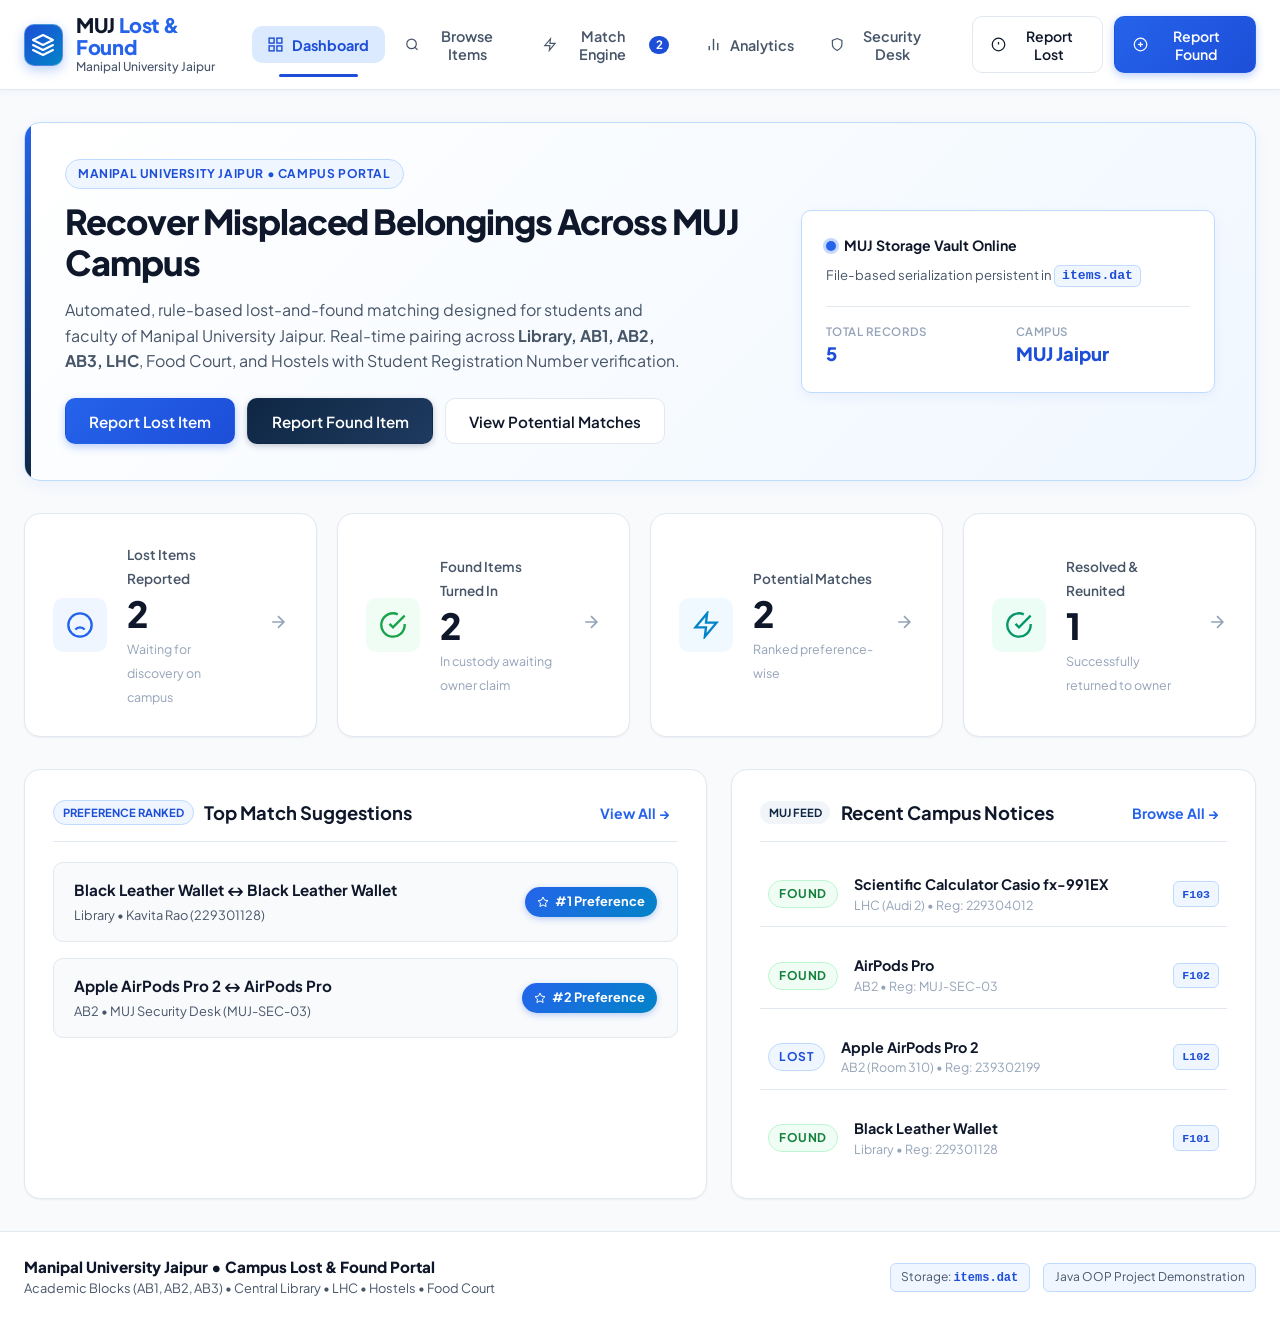
==== commit 2dc853f9: "Replace matching scores with preference-wise ranking (most matched at top, least at bottom)" ====
--- a/webapp/index.html
+++ b/webapp/index.html
@@ -144,7 +144,7 @@
                     <div class="stat-info">
                         <span class="stat-label">Potential Matches</span>
                         <div class="stat-number" id="stat-matches-count">0</div>
-                        <span class="stat-subtext">Algorithmic score &ge; 30%</span>
+                        <span class="stat-subtext">Ranked preference-wise</span>
                     </div>
                     <div class="stat-arrow">
                         <svg viewBox="0 0 24 24" fill="none" stroke="currentColor" stroke-width="2"><path d="M5 12h14M12 5l7 7-7 7"/></svg>
@@ -173,7 +173,7 @@
                 <div class="panel">
                     <div class="panel-header">
                         <div class="panel-title-group">
-                            <span class="panel-badge-blue">High Confidence</span>
+                            <span class="panel-badge-blue">Preference Ranked</span>
                             <h2 class="panel-title">Top Match Suggestions</h2>
                         </div>
                         <button class="btn-link" onclick="navigateTo('matches')">View All &rarr;</button>
@@ -537,7 +537,7 @@
                     </div>
                     <h1 class="section-title">Potential Lost &amp; Found Matches</h1>
                     <p class="section-subtitle">
-                        Multi-factor heuristic evaluation: Name Similarity (20%), Category Match (20%), Location Match (20%), Jaccard Word Similarity (25%), and Date Proximity (15%). Minimum score: 30%.
+                        Automated compatibility ranking: Candidate pairs are ordered preference-wise from highest match priority to lowest (evaluating Name, Category, Campus Location, Description &amp; Date proximity).
                     </p>
                 </div>
                 <div class="section-header-actions">
@@ -570,7 +570,7 @@
             <div id="no-matches-placeholder" class="empty-state" style="display: none;">
                 <svg viewBox="0 0 24 24" fill="none" stroke="currentColor" stroke-width="2"><path d="M16 21v-2a4 4 0 0 0-4-4H5a4 4 0 0 0-4 4v2"/><circle cx="8.5" cy="7" r="4"/><line x1="18" y1="8" x2="23" y2="13"/><line x1="23" y1="8" x2="18" y2="13"/></svg>
                 <h3>No Matches Detected Currently</h3>
-                <p>No pairs currently score &ge; 30% similarity. When new reports are submitted, compatibility is automatically recomputed.</p>
+                <p>No potential matching pairs detected currently. When new reports are submitted, compatibility is automatically recomputed and ranked preference-wise.</p>
                 <div class="empty-state-actions">
                     <button class="btn btn-blue" onclick="navigateTo('report-lost')">Report Lost Item</button>
                     <button class="btn btn-navy" onclick="navigateTo('report-found')">Report Found Item</button>
--- a/webapp/css/styles.css
+++ b/webapp/css/styles.css
@@ -692,15 +692,19 @@
     color: var(--navy-secondary);
 }
 
+.match-preference-pill,
 .match-score-pill {
     background: linear-gradient(135deg, var(--blue-accent) 0%, var(--cyan-accent) 100%);
     color: white;
-    font-weight: 800;
-    font-size: 0.95rem;
-    padding: 0.4rem 0.85rem;
+    font-weight: 700;
+    font-size: 0.8rem;
+    padding: 0.35rem 0.75rem;
     border-radius: var(--radius-full);
-    box-shadow: 0 2px 6px rgba(37, 99, 235, 0.35);
+    box-shadow: 0 2px 6px rgba(37, 99, 235, 0.3);
     white-space: nowrap;
+    display: inline-flex;
+    align-items: center;
+    gap: 0.35rem;
 }
 
 .recent-mini-card {
@@ -1266,26 +1270,48 @@
     gap: 1rem;
 }
 
+.match-preference-badge,
 .match-score-badge {
     background: linear-gradient(135deg, var(--blue-accent) 0%, var(--blue-primary) 100%);
     color: white;
     font-size: 1.35rem;
     font-weight: 800;
-    padding: 0.5rem 1.15rem;
+    padding: 0.5rem 1rem;
     border-radius: var(--radius-md);
     box-shadow: 0 4px 12px rgba(37, 99, 235, 0.35);
     display: flex;
     flex-direction: column;
     align-items: center;
     line-height: 1;
-}
-
+    min-width: 68px;
+}
+
+.match-preference-badge.pref-tier-top {
+    background: linear-gradient(135deg, #1d4ed8 0%, #0f2744 100%);
+    border: 1px solid #93c5fd;
+    box-shadow: 0 4px 14px rgba(29, 78, 216, 0.4);
+}
+
+.match-preference-badge.pref-tier-high {
+    background: linear-gradient(135deg, #2563eb 0%, #1e40af 100%);
+}
+
+.match-preference-badge.pref-tier-medium {
+    background: linear-gradient(135deg, #0284c7 0%, #0369a1 100%);
+}
+
+.match-preference-badge.pref-tier-standard {
+    background: linear-gradient(135deg, #64748b 0%, #475569 100%);
+}
+
+.match-preference-badge small,
 .match-score-badge small {
     font-size: 0.65rem;
     text-transform: uppercase;
     letter-spacing: 0.05em;
-    margin-top: 0.2rem;
-    opacity: 0.9;
+    margin-top: 0.25rem;
+    opacity: 0.95;
+    font-weight: 600;
 }
 
 .match-headline {
@@ -1294,13 +1320,41 @@
     color: var(--navy-dark);
 }
 
+.match-preference-tag,
 .match-confidence-tag {
     font-size: 0.78rem;
     font-weight: 700;
     color: var(--blue-primary);
     background-color: var(--blue-subtle);
-    padding: 0.2rem 0.55rem;
+    padding: 0.25rem 0.65rem;
     border-radius: var(--radius-full);
+    display: inline-flex;
+    align-items: center;
+    gap: 0.35rem;
+}
+
+.match-preference-tag.pref-tier-top {
+    background-color: #eff6ff;
+    color: #1d4ed8;
+    border: 1px solid #bfdbfe;
+}
+
+.match-preference-tag.pref-tier-high {
+    background-color: #f0fdf4;
+    color: #15803d;
+    border: 1px solid #bbf7d0;
+}
+
+.match-preference-tag.pref-tier-medium {
+    background-color: #fefce8;
+    color: #a16207;
+    border: 1px solid #fef08a;
+}
+
+.match-preference-tag.pref-tier-standard {
+    background-color: #f1f5f9;
+    color: #475569;
+    border: 1px solid #e2e8f0;
 }
 
 .match-card-body {
